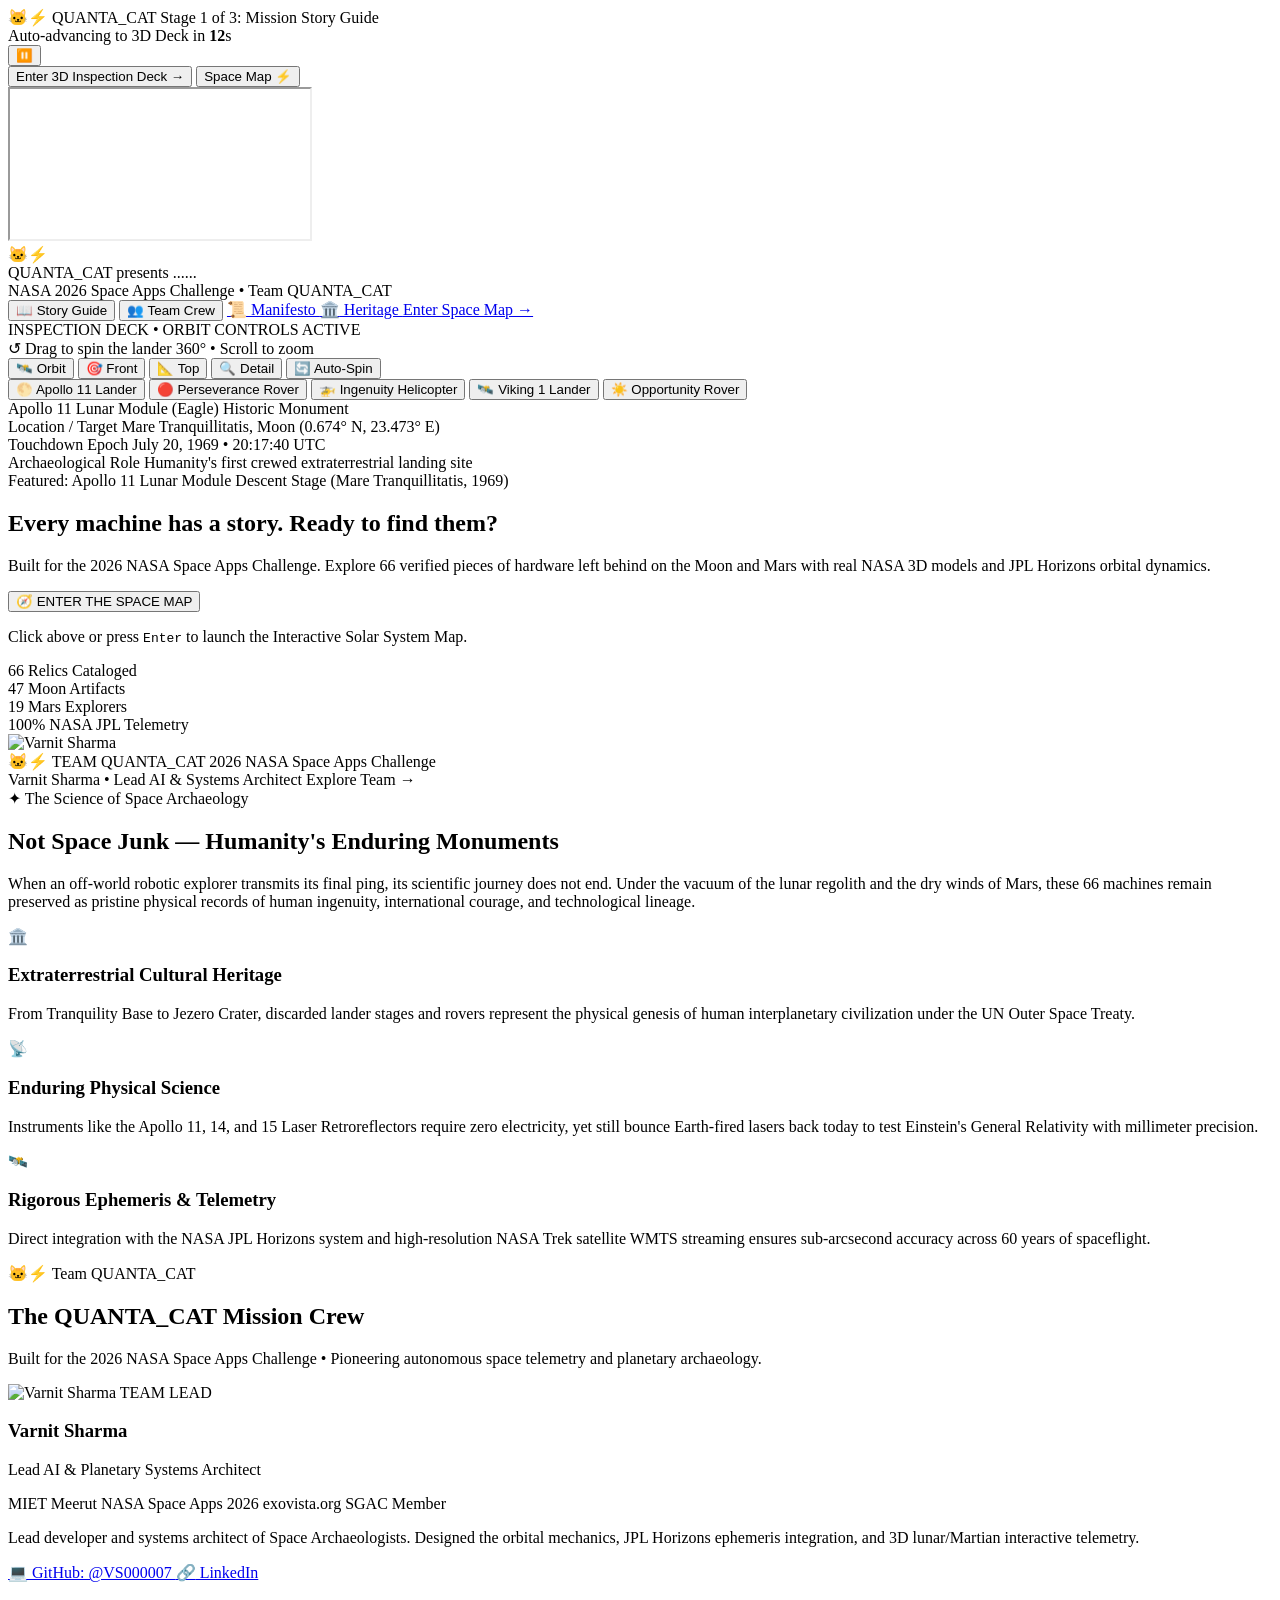
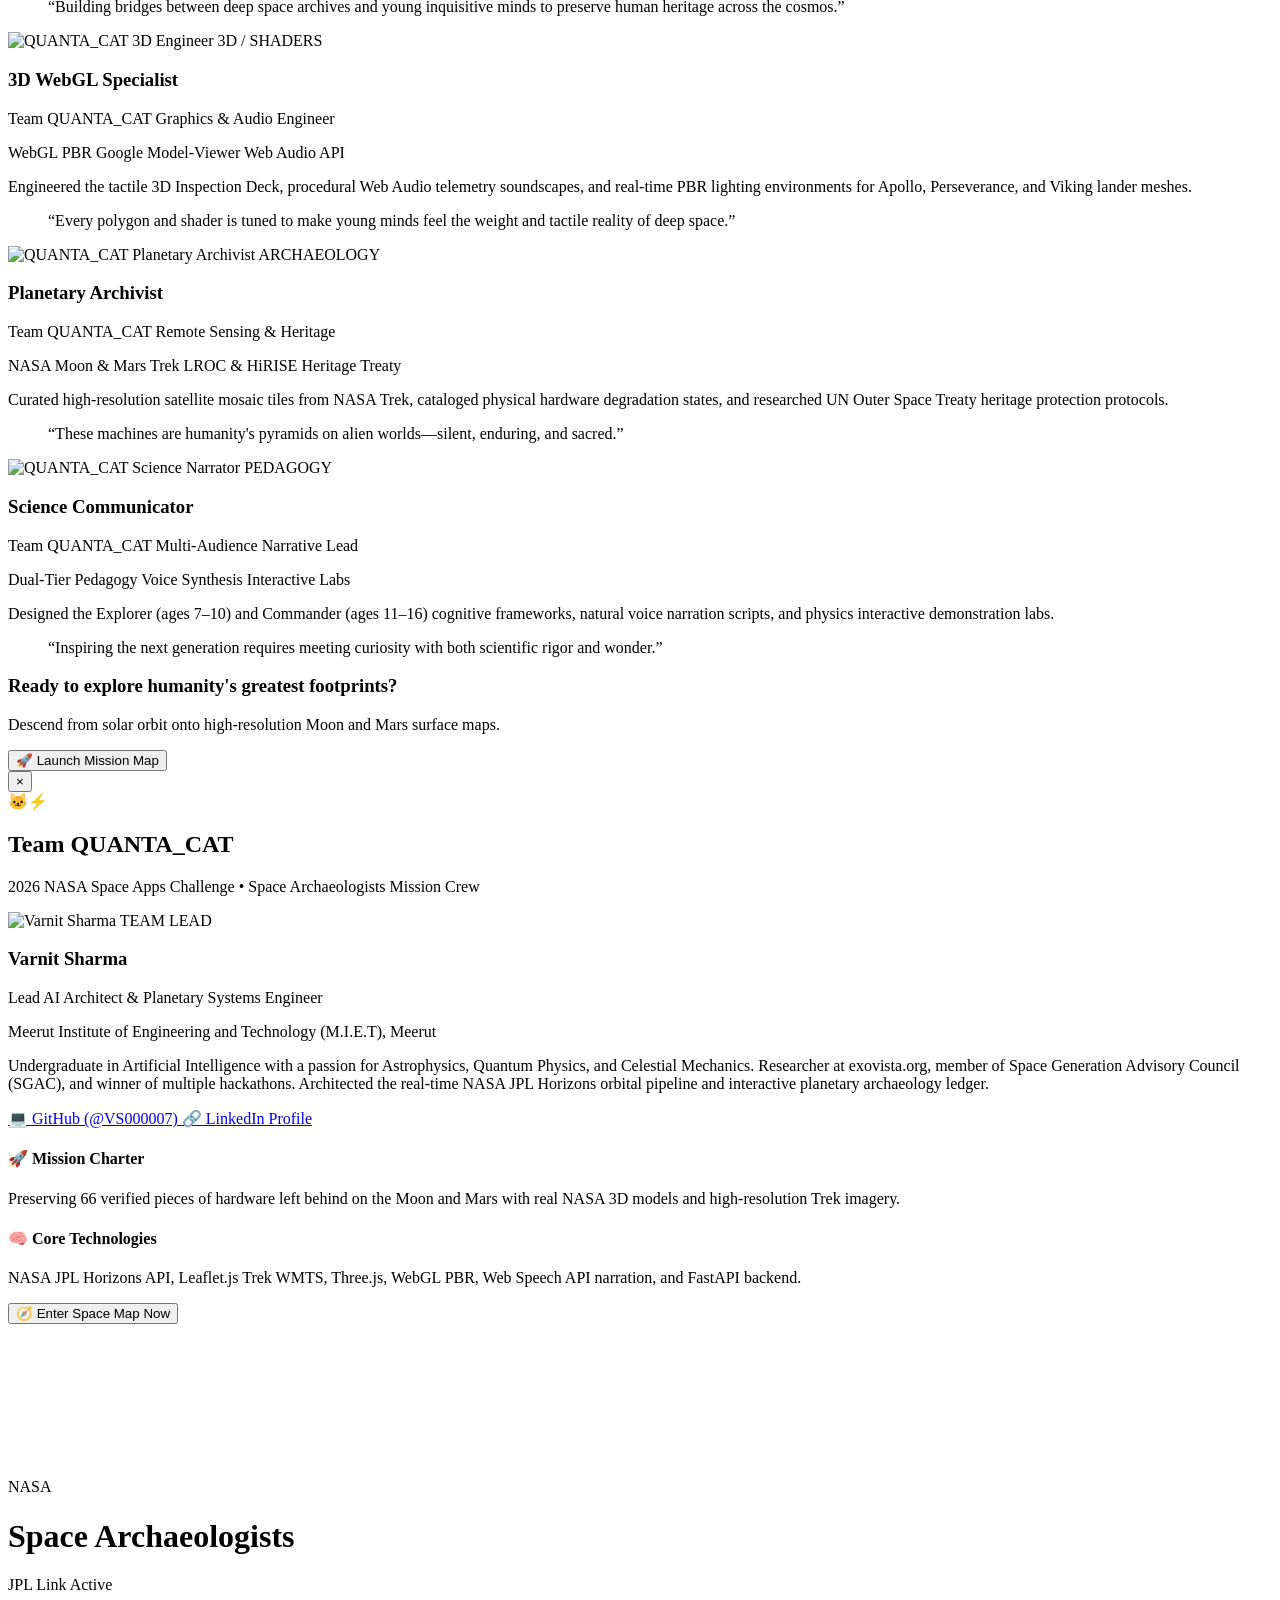
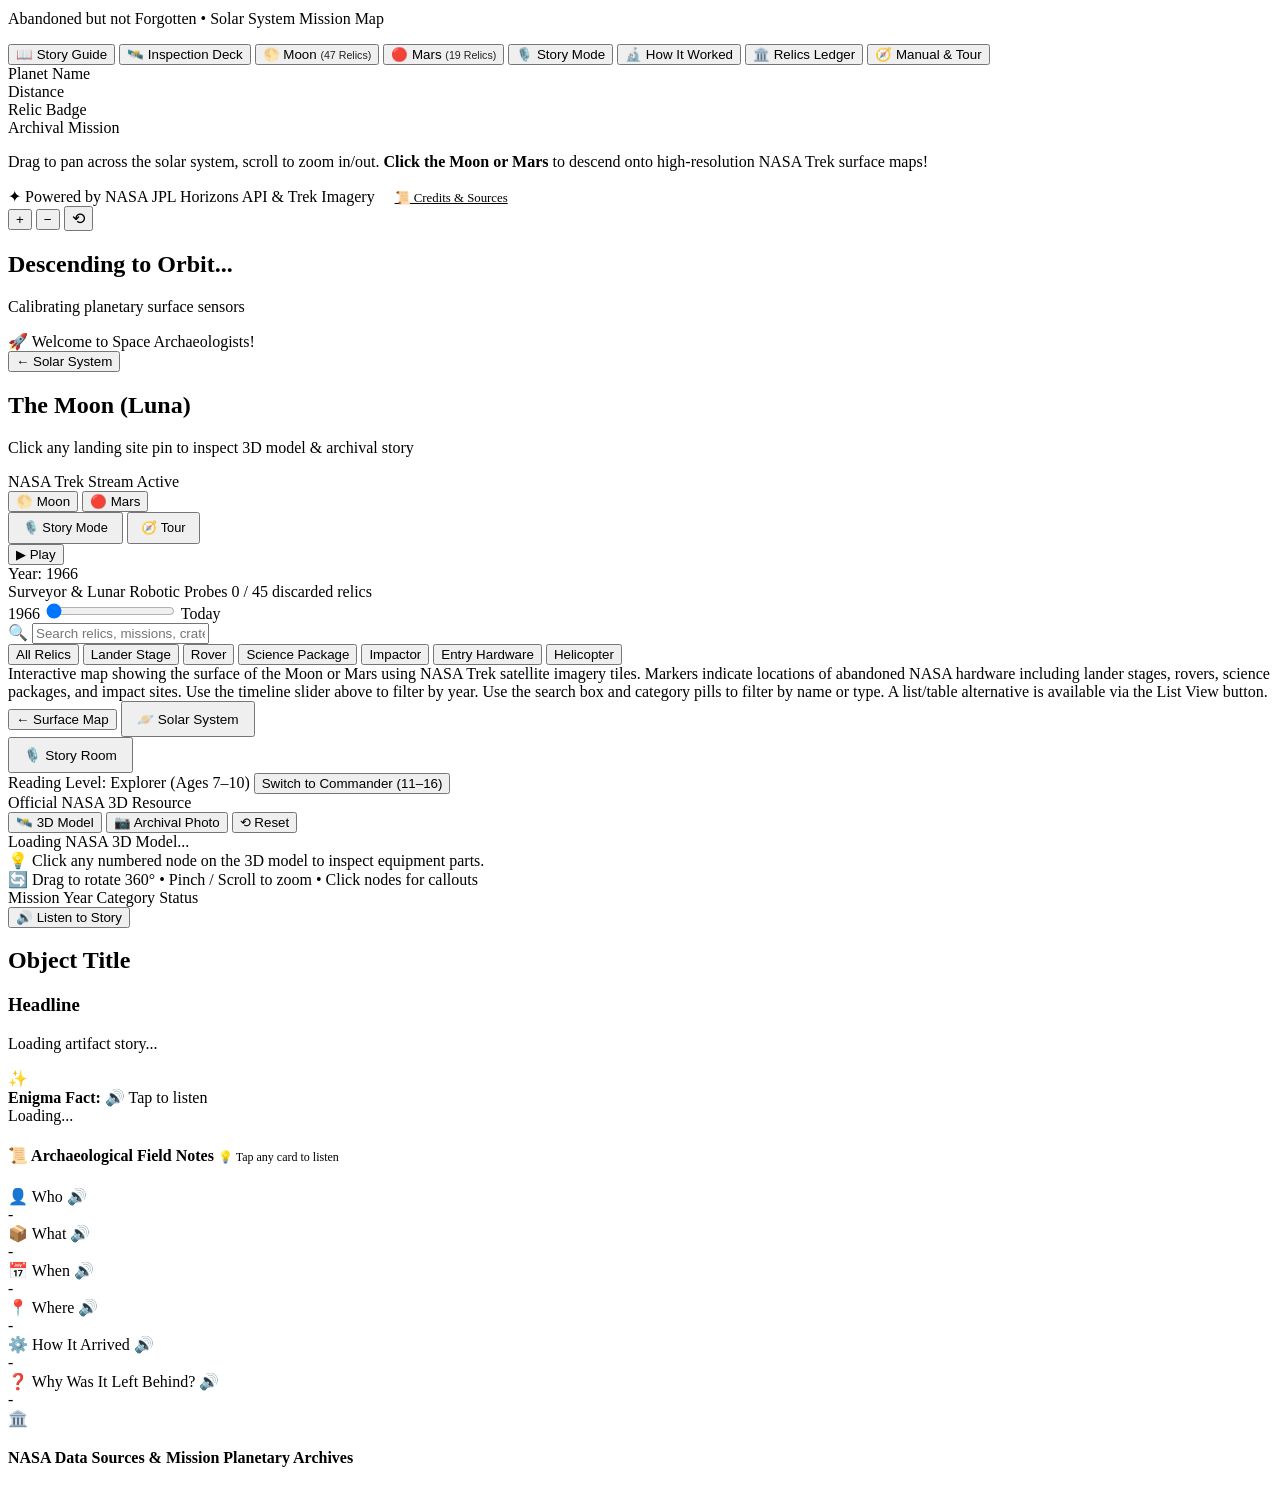
==== static/index.html @ 06b7f6d0 "feat: seamlessly chain Netlify storytelling guide into 3D Inspection Deck and Space Map" ====
<!DOCTYPE html>
<html lang="en">
<head>
  <meta charset="UTF-8">
  <meta name="viewport" content="width=device-width, initial-scale=1.0">
  <title>Space Archaeologists | NASA Hackathon</title>
  <meta name="description" content="Discover abandoned equipment on the Moon and Mars with real NASA 3D models and JPL Horizons data.">
  <meta name="theme-color" content="#030712">

  <!-- Google Fonts -->
  <link rel="preconnect" href="https://fonts.googleapis.com">
  <link rel="preconnect" href="https://fonts.gstatic.com" crossorigin>
  <link href="https://fonts.googleapis.com/css2?family=Outfit:wght@400;500;600;700&family=Space+Grotesk:wght@500;700;800&display=swap" rel="stylesheet">

  <!-- Leaflet Map CSS -->
  <link rel="stylesheet" href="https://unpkg.com/leaflet@1.9.4/dist/leaflet.css" integrity="sha256-p4NxAoJBhIIN+hmNHrzRCf9tD/miZyoHS5obTRR9BMY=" crossorigin=""/>

  <!-- Google Model Viewer Web Component (Local bundle for offline speed) -->
  <script type="module" src="/js/model-viewer.min.js"></script>

  <!-- Leaflet MarkerCluster CSS -->
  <link rel="stylesheet" href="https://unpkg.com/leaflet.markercluster@1.5.3/dist/MarkerCluster.css">
  <link rel="stylesheet" href="https://unpkg.com/leaflet.markercluster@1.5.3/dist/MarkerCluster.Default.css">

  <!-- Main Styling -->
  <link rel="stylesheet" href="/css/style.css?v=quanta2026_4">
</head>
<body>

  <!-- ================= STAGE 1: NETLIFY MISSION STORYTELLING GUIDE ================= -->
  <section id="netlify-guide-stage" class="netlify-guide-stage active" aria-label="QUANTA_CAT Mission Storytelling Guide">
    <!-- Top Floating HUD Bar for Storytelling Guide -->
    <header class="guide-hud-bar">
      <div class="guide-brand-tag">
        <span class="guide-cat-badge">🐱⚡ QUANTA_CAT</span>
        <span class="guide-stage-tag">Stage 1 of 3: Mission Story Guide</span>
      </div>

      <div class="guide-auto-advance-wrap" id="guide-auto-advance-wrap" title="Auto-advances to 3D Inspection Deck. Click pause/play anytime.">
        <div class="guide-timer-indicator">
          <span class="guide-pulse-orb"></span>
          <span id="guide-timer-label">Auto-advancing to 3D Deck in <strong id="guide-countdown-seconds">12</strong>s</span>
        </div>
        <div class="guide-progress-track">
          <div id="guide-progress-bar" class="guide-progress-bar"></div>
        </div>
        <button id="btn-guide-toggle-timer" class="guide-timer-control" title="Pause / Resume auto-advance countdown">
          <span id="guide-timer-icon">⏸️</span>
        </button>
      </div>

      <div class="guide-hud-actions">
        <button id="btn-proceed-to-deck" class="btn-guide-proceed" title="Advance to Stage 2: 3D Inspection Deck">
          <span>Enter 3D Inspection Deck &rarr;</span>
        </button>
        <button id="btn-skip-to-map-direct" class="btn-guide-skip" title="Directly launch Stage 3: Interactive Space Map">
          <span>Space Map ⚡</span>
        </button>
      </div>
    </header>

    <!-- Embedded Netlify Storytelling Application -->
    <div class="guide-iframe-container">
      <iframe
        id="netlify-story-iframe"
        src="https://storytelling-app-a344bb.netlify.app/"
        title="QUANTA_CAT Space Archaeologists Storytelling Guide"
        allow="autoplay; encrypted-media; fullscreen"
        loading="eager"
      ></iframe>
    </div>
  </section>

  <!-- ================= VIEW 0: 3D INSPECTION DECK LANDING PAGE ================= -->
  <section id="landing-screen" class="landing-screen" aria-label="Space Archaeologists Inspection Deck Landing Page">
    <!-- Starfield & Cosmic Grid Backdrop -->
    <div class="landing-cosmic-bg">
      <div class="landing-grid-overlay"></div>
      <div class="landing-nebula-glow"></div>
      <div class="landing-stars"></div>
    </div>

    <!-- QUANTA_CAT Animated Corner Presentation Badge -->
    <div id="landing-quanta-banner" class="landing-quanta-banner" title="Click to view Team QUANTA_CAT Dossier">
      <span class="quanta-cat-glyph">🐱⚡</span>
      <div class="quanta-text-stack">
        <span class="quanta-brand">QUANTA_CAT</span>
        <span class="quanta-presents">presents ......</span>
      </div>
      <span class="quanta-pulse-dot"></span>
    </div>

    <!-- Top Floating Meta Header -->
    <header class="landing-top-bar">
      <div class="landing-brand-tag">
        <span class="nasa-meatball-mini">NASA</span>
        <span class="challenge-title">2026 Space Apps Challenge</span>
        <span class="brand-divider">•</span>
        <span class="brand-team-pill" id="header-team-pill" title="Click to view Team QUANTA_CAT details">
          <span class="team-dot-indicator"></span>
          Team QUANTA_CAT
        </span>
      </div>
      <div class="landing-top-actions">
        <button id="btn-top-story-guide" class="landing-nav-link" title="Revisit Stage 1: QUANTA_CAT Mission Story Guide">
          <span>📖</span> Story Guide
        </button>
        <button id="btn-top-team-modal" class="landing-nav-link" title="Open Team QUANTA_CAT Dossier">
          <span>👥</span> Team Crew
        </button>
        <a href="#landing-manifesto" class="landing-nav-link" id="btn-scroll-manifesto">
          <span>📜</span> Manifesto
        </a>
        <a href="#landing-team-section" class="landing-nav-link" id="btn-scroll-crew">
          <span>🏛️</span> Heritage
        </a>
        <a href="#map" id="landing-skip-link" class="landing-ghost-btn" title="Skip directly to the Interactive Solar System Map">
          Enter Space Map &rarr;
        </a>
      </div>
    </header>

    <!-- Main Hero Container -->
    <div class="landing-content-container">
      
      <!-- 3D Model Stage Area -->
      <div class="landing-model-stage">
        <!-- Status Pill Badge -->
        <div class="landing-status-badge">
          <span class="landing-pulse-dot"></span>
          <span>INSPECTION DECK &bull; ORBIT CONTROLS ACTIVE</span>
        </div>

        <!-- Interactive 3D Model Viewer -->
        <div class="landing-model-viewport">
          <model-viewer
            id="landing-model-viewer"
            src="/models/apollo_lunar_module.glb"
            alt="Apollo 11 Lunar Module Descent Stage"
            camera-controls
            touch-action="pan-y"
            auto-rotate
            auto-rotate-delay="400"
            rotation-per-second="14deg"
            shadow-intensity="1.8"
            shadow-softness="0.5"
            exposure="1.2"
            environment-image="neutral"
            bounds="tight"
            interaction-prompt="none"
            ar>
          </model-viewer>

          <!-- Floating Orbit Hint -->
          <div class="landing-drag-hint">
            <span>&olarr; Drag to spin the lander 360&deg; &bull; Scroll to zoom</span>
          </div>

          <!-- Quick Interactive Camera Toolbar -->
          <div class="landing-camera-toolbar" role="toolbar" aria-label="3D Camera Controls">
            <button class="cam-preset-btn active" data-orbit="0deg 75deg 105%" title="Default 3/4 Orbit">
              <span>🛰️</span> Orbit
            </button>
            <button class="cam-preset-btn" data-orbit="0deg 90deg 90%" title="Front Engineering View">
              <span>🎯</span> Front
            </button>
            <button class="cam-preset-btn" data-orbit="0deg 15deg 100%" title="Top Down Deck View">
              <span>📐</span> Top
            </button>
            <button class="cam-preset-btn" data-orbit="90deg 85deg 80%" title="Close-Up Macro View">
              <span>🔍</span> Detail
            </button>
            <button id="btn-landing-autorotate" class="cam-preset-btn active" title="Toggle Auto-Rotation">
              <span>🔄</span> Auto-Spin
            </button>
          </div>
        </div>

        <!-- 3D Relic Selector Pills -->
        <div class="landing-model-selector" role="group" aria-label="Select 3D Relic to Inspect">
          <button class="model-select-pill active" data-model="/models/apollo_lunar_module.glb" data-relic="apollo11" data-name="Apollo 11 Lunar Module (Moon &bull; 1969)">
            <span>🌕</span> Apollo 11 Lander
          </button>
          <button class="model-select-pill" data-model="/models/perseverance_rover.glb" data-relic="perseverance" data-name="Perseverance Rover (Mars &bull; 2021)">
            <span>🔴</span> Perseverance Rover
          </button>
          <button class="model-select-pill" data-model="/models/ingenuity_helicopter.glb" data-relic="ingenuity" data-name="Ingenuity Helicopter (Mars &bull; 2021)">
            <span>🚁</span> Ingenuity Helicopter
          </button>
          <button class="model-select-pill" data-model="/models/viking_lander.glb" data-relic="viking" data-name="Viking 1 Lander (Mars &bull; 1976)">
            <span>🛰️</span> Viking 1 Lander
          </button>
          <button class="model-select-pill" data-model="/models/opportunity_rover.glb" data-relic="opportunity" data-name="Opportunity Rover (Mars &bull; 2004)">
            <span>☀️</span> Opportunity Rover
          </button>
        </div>

        <!-- Dynamic Live Relic Telemetry Card -->
        <div id="landing-telemetry-card" class="landing-telemetry-card">
          <div class="telemetry-card-header">
            <span class="telemetry-live-dot"></span>
            <span id="telemetry-relic-title" class="telemetry-relic-title">Apollo 11 Lunar Module (Eagle)</span>
            <span id="telemetry-relic-status" class="telemetry-relic-pill">Historic Monument</span>
          </div>
          <div class="telemetry-grid">
            <div class="telemetry-col">
              <span class="tel-lbl">Location / Target</span>
              <span id="tel-location" class="tel-val">Mare Tranquillitatis, Moon (0.674° N, 23.473° E)</span>
            </div>
            <div class="telemetry-col">
              <span class="tel-lbl">Touchdown Epoch</span>
              <span id="tel-epoch" class="tel-val">July 20, 1969 &bull; 20:17:40 UTC</span>
            </div>
            <div class="telemetry-col">
              <span class="tel-lbl">Archaeological Role</span>
              <span id="tel-role" class="tel-val">Humanity's first crewed extraterrestrial landing site</span>
            </div>
          </div>
        </div>

        <div id="landing-active-model-name" class="landing-active-model-caption">
          Featured: Apollo 11 Lunar Module Descent Stage (Mare Tranquillitatis, 1969)
        </div>
      </div>

      <!-- Hero Copy & The Big Red Action Button -->
      <div class="landing-cta-section">
        <h1 class="landing-title">Every machine has a story. Ready to find them?</h1>
        <p class="landing-description">
          Built for the 2026 NASA Space Apps Challenge. Explore 66 verified pieces of hardware left behind on the Moon and Mars with real NASA 3D models and JPL Horizons orbital dynamics.
        </p>

        <!-- The Big Red 3D Button -->
        <button id="btn-enter-space-map" class="btn-enter-space-map" aria-label="Enter the Space Map">
          <span class="btn-red-icon">🧭</span>
          <span class="btn-red-text">ENTER THE SPACE MAP</span>
          <div class="btn-red-shine"></div>
        </button>

        <p class="landing-subtext">Click above or press <kbd>Enter</kbd> to launch the Interactive Solar System Map.</p>

        <!-- Key Platform Metrics Bar -->
        <div class="landing-stats-row">
          <div class="stat-badge">
            <span class="stat-num">66</span>
            <span class="stat-lbl">Relics Cataloged</span>
          </div>
          <div class="stat-badge">
            <span class="stat-num">47</span>
            <span class="stat-lbl">Moon Artifacts</span>
          </div>
          <div class="stat-badge">
            <span class="stat-num">19</span>
            <span class="stat-lbl">Mars Explorers</span>
          </div>
          <div class="stat-badge">
            <span class="stat-num">100%</span>
            <span class="stat-lbl">NASA JPL Telemetry</span>
          </div>
        </div>

        <!-- Prominent Team QUANTA_CAT Hero Bar -->
        <div class="landing-team-hero-card" id="landing-team-hero-card">
          <div class="team-hero-inner" onclick="window.landingPage?.openTeamModal()">
            <div class="team-hero-lead-avatar">
              <img src="/images/team/avatar_varnit.svg" alt="Varnit Sharma" />
              <span class="lead-online-badge"></span>
            </div>
            <div class="team-hero-info">
              <div class="team-hero-title-line">
                <span class="team-pill-tag">🐱⚡ TEAM QUANTA_CAT</span>
                <span class="team-event-tag">2026 NASA Space Apps Challenge</span>
              </div>
              <div class="team-hero-sub">
                <span class="team-member-name">Varnit Sharma</span>
                <span class="team-member-role">&bull; Lead AI & Systems Architect</span>
                <span class="team-view-link">Explore Team &rarr;</span>
              </div>
            </div>
          </div>
        </div>
      </div>

    </div>

    <!-- ================= LANDING SECTION 2: INTELLECTUAL MANIFESTO ================= -->
    <section id="landing-manifesto" class="landing-manifesto-section">
      <div class="manifesto-inner">
        <div class="section-tag-row">
          <span class="manifesto-tag">✦ The Science of Space Archaeology</span>
        </div>
        <h2 class="manifesto-title">Not Space Junk — Humanity's Enduring Monuments</h2>
        <p class="manifesto-lead">
          When an off-world robotic explorer transmits its final ping, its scientific journey does not end. 
          Under the vacuum of the lunar regolith and the dry winds of Mars, these 66 machines remain preserved as pristine physical records of human ingenuity, international courage, and technological lineage.
        </p>

        <div class="manifesto-pillars-grid">
          <div class="pillar-card">
            <div class="pillar-icon">🏛️</div>
            <h3>Extraterrestrial Cultural Heritage</h3>
            <p>From Tranquility Base to Jezero Crater, discarded lander stages and rovers represent the physical genesis of human interplanetary civilization under the UN Outer Space Treaty.</p>
          </div>
          <div class="pillar-card">
            <div class="pillar-icon">📡</div>
            <h3>Enduring Physical Science</h3>
            <p>Instruments like the Apollo 11, 14, and 15 Laser Retroreflectors require zero electricity, yet still bounce Earth-fired lasers back today to test Einstein's General Relativity with millimeter precision.</p>
          </div>
          <div class="pillar-card">
            <div class="pillar-icon">🛰️</div>
            <h3>Rigorous Ephemeris & Telemetry</h3>
            <p>Direct integration with the NASA JPL Horizons system and high-resolution NASA Trek satellite WMTS streaming ensures sub-arcsecond accuracy across 60 years of spaceflight.</p>
          </div>
        </div>
      </div>
    </section>

    <!-- ================= LANDING SECTION 3: THE QUANTA_CAT MISSION CREW ================= -->
    <section id="landing-team-section" class="landing-team-section" aria-label="QUANTA_CAT Team Members">
      <div class="team-inner-container">
        <div class="section-tag-row">
          <span class="manifesto-tag">🐱⚡ Team QUANTA_CAT</span>
        </div>
        <h2 class="team-section-title">The QUANTA_CAT Mission Crew</h2>
        <p class="team-section-subtitle">
          Built for the 2026 NASA Space Apps Challenge &bull; Pioneering autonomous space telemetry and planetary archaeology.
        </p>

        <div class="team-crew-grid">
          <!-- Member 1: Varnit Sharma -->
          <div class="crew-card card-cyan">
            <div class="crew-avatar-wrapper">
              <img src="/images/team/avatar_varnit.svg" alt="Varnit Sharma" class="crew-avatar" />
              <span class="crew-callsign">TEAM LEAD</span>
            </div>
            <div class="crew-info">
              <h3 class="crew-name">Varnit Sharma</h3>
              <p class="crew-role">Lead AI & Planetary Systems Architect</p>
              <div class="crew-tags">
                <span>MIET Meerut</span>
                <span>NASA Space Apps 2026</span>
                <span>exovista.org</span>
                <span>SGAC Member</span>
              </div>
              <p class="crew-bio">
                Lead developer and systems architect of Space Archaeologists. Designed the orbital mechanics, JPL Horizons ephemeris integration, and 3D lunar/Martian interactive telemetry.
              </p>
              <div class="crew-social-row">
                <a href="https://github.com/VS000007" target="_blank" rel="noopener" class="crew-link-btn" title="Varnit Sharma on GitHub">
                  <span>💻</span> GitHub: @VS000007
                </a>
                <a href="https://www.linkedin.com/in/varnit-sharma-671873376" target="_blank" rel="noopener" class="crew-link-btn" title="Varnit Sharma on LinkedIn">
                  <span>🔗</span> LinkedIn
                </a>
              </div>
              <blockquote class="crew-quote">
                &ldquo;Building bridges between deep space archives and young inquisitive minds to preserve human heritage across the cosmos.&rdquo;
              </blockquote>
            </div>
          </div>

          <!-- Member 2: Kaelen Voss -->
          <div class="crew-card card-purple">
            <div class="crew-avatar-wrapper">
              <img src="/images/team/avatar_kaelen.svg" alt="QUANTA_CAT 3D Engineer" class="crew-avatar" />
              <span class="crew-callsign">3D / SHADERS</span>
            </div>
            <div class="crew-info">
              <h3 class="crew-name">3D WebGL Specialist</h3>
              <p class="crew-role">Team QUANTA_CAT Graphics & Audio Engineer</p>
              <div class="crew-tags">
                <span>WebGL PBR</span>
                <span>Google Model-Viewer</span>
                <span>Web Audio API</span>
              </div>
              <p class="crew-bio">
                Engineered the tactile 3D Inspection Deck, procedural Web Audio telemetry soundscapes, and real-time PBR lighting environments for Apollo, Perseverance, and Viking lander meshes.
              </p>
              <blockquote class="crew-quote">
                &ldquo;Every polygon and shader is tuned to make young minds feel the weight and tactile reality of deep space.&rdquo;
              </blockquote>
            </div>
          </div>

          <!-- Member 3: Aria Chen -->
          <div class="crew-card card-gold">
            <div class="crew-avatar-wrapper">
              <img src="/images/team/avatar_aria.svg" alt="QUANTA_CAT Planetary Archivist" class="crew-avatar" />
              <span class="crew-callsign">ARCHAEOLOGY</span>
            </div>
            <div class="crew-info">
              <h3 class="crew-name">Planetary Archivist</h3>
              <p class="crew-role">Team QUANTA_CAT Remote Sensing & Heritage</p>
              <div class="crew-tags">
                <span>NASA Moon & Mars Trek</span>
                <span>LROC & HiRISE</span>
                <span>Heritage Treaty</span>
              </div>
              <p class="crew-bio">
                Curated high-resolution satellite mosaic tiles from NASA Trek, cataloged physical hardware degradation states, and researched UN Outer Space Treaty heritage protection protocols.
              </p>
              <blockquote class="crew-quote">
                &ldquo;These machines are humanity's pyramids on alien worlds—silent, enduring, and sacred.&rdquo;
              </blockquote>
            </div>
          </div>

          <!-- Member 4: Marcus Reyes -->
          <div class="crew-card card-emerald">
            <div class="crew-avatar-wrapper">
              <img src="/images/team/avatar_marcus.svg" alt="QUANTA_CAT Science Narrator" class="crew-avatar" />
              <span class="crew-callsign">PEDAGOGY</span>
            </div>
            <div class="crew-info">
              <h3 class="crew-name">Science Communicator</h3>
              <p class="crew-role">Team QUANTA_CAT Multi-Audience Narrative Lead</p>
              <div class="crew-tags">
                <span>Dual-Tier Pedagogy</span>
                <span>Voice Synthesis</span>
                <span>Interactive Labs</span>
              </div>
              <p class="crew-bio">
                Designed the Explorer (ages 7–10) and Commander (ages 11–16) cognitive frameworks, natural voice narration scripts, and physics interactive demonstration labs.
              </p>
              <blockquote class="crew-quote">
                &ldquo;Inspiring the next generation requires meeting curiosity with both scientific rigor and wonder.&rdquo;
              </blockquote>
            </div>
          </div>
        </div>

        <!-- Bottom Launch CTA Banner -->
        <div class="team-launch-card">
          <div class="team-launch-text">
            <h3>Ready to explore humanity's greatest footprints?</h3>
            <p>Descend from solar orbit onto high-resolution Moon and Mars surface maps.</p>
          </div>
          <button class="btn-enter-space-map btn-secondary-launch" onclick="window.landingPage?.close()" aria-label="Launch Space Map">
            <span>🚀</span> Launch Mission Map
          </button>
        </div>
      </div>
    </section>

    <!-- ================= FLOATING TEAM QUANTA_CAT MODAL ================= -->
    <div id="quanta-team-modal" class="quanta-team-modal" role="dialog" aria-modal="true" aria-labelledby="modal-team-title">
      <div class="quanta-modal-backdrop" onclick="window.landingPage?.closeTeamModal()"></div>
      <div class="quanta-modal-window">
        <button class="quanta-modal-close" onclick="window.landingPage?.closeTeamModal()" aria-label="Close Team Dossier">&times;</button>
        <div class="quanta-modal-header">
          <span class="quanta-cat-glyph">🐱⚡</span>
          <div>
            <h2 id="modal-team-title" class="quanta-modal-title">Team QUANTA_CAT</h2>
            <p class="quanta-modal-subtitle">2026 NASA Space Apps Challenge &bull; Space Archaeologists Mission Crew</p>
          </div>
        </div>
        
        <div class="quanta-modal-body">
          <!-- Featured Lead Profile: Varnit Sharma -->
          <div class="modal-lead-profile">
            <div class="modal-lead-avatar">
              <img src="/images/team/avatar_varnit.svg" alt="Varnit Sharma" />
              <span class="modal-lead-badge">TEAM LEAD</span>
            </div>
            <div class="modal-lead-details">
              <h3>Varnit Sharma</h3>
              <p class="modal-lead-role">Lead AI Architect & Planetary Systems Engineer</p>
              <p class="modal-lead-school">Meerut Institute of Engineering and Technology (M.I.E.T), Meerut</p>
              <p class="modal-lead-summary">
                Undergraduate in Artificial Intelligence with a passion for Astrophysics, Quantum Physics, and Celestial Mechanics. Researcher at exovista.org, member of Space Generation Advisory Council (SGAC), and winner of multiple hackathons. Architected the real-time NASA JPL Horizons orbital pipeline and interactive planetary archaeology ledger.
              </p>
              <div class="modal-lead-links">
                <a href="https://github.com/VS000007" target="_blank" rel="noopener" class="modal-pill-link">
                  <span>💻</span> GitHub (@VS000007)
                </a>
                <a href="https://www.linkedin.com/in/varnit-sharma-671873376" target="_blank" rel="noopener" class="modal-pill-link">
                  <span>🔗</span> LinkedIn Profile
                </a>
              </div>
            </div>
          </div>

          <!-- Team Pillars -->
          <div class="modal-team-pillars">
            <div class="modal-pillar-box">
              <h4>🚀 Mission Charter</h4>
              <p>Preserving 66 verified pieces of hardware left behind on the Moon and Mars with real NASA 3D models and high-resolution Trek imagery.</p>
            </div>
            <div class="modal-pillar-box">
              <h4>🧠 Core Technologies</h4>
              <p>NASA JPL Horizons API, Leaflet.js Trek WMTS, Three.js, WebGL PBR, Web Speech API narration, and FastAPI backend.</p>
            </div>
          </div>
        </div>

        <div class="quanta-modal-footer">
          <button class="btn-enter-space-map" onclick="window.landingPage?.closeTeamModal(); window.landingPage?.close();">
            <span>🧭</span> Enter Space Map Now
          </button>
        </div>
      </div>
    </div>

  </section>

  <!-- ================= VIEW 1: SOLAR SYSTEM NAVIGATOR ================= -->
  <canvas id="space-canvas"></canvas>
  <div class="ambient-glow"></div>

  <!-- Top Navigation HUD -->
  <header class="hud-header">
    <div class="hud-brand">
      <div class="nasa-meatball">NASA</div>
      <div class="brand-text">
        <div class="brand-title-row">
          <h1>Space Archaeologists</h1>
          <span id="telemetry-badge" class="telemetry-badge"><span class="telemetry-dot"></span> JPL Link Active</span>
        </div>
        <p>Abandoned but not Forgotten • Solar System Mission Map</p>
      </div>
    </div>

    <div class="hud-actions">
      <button id="btn-open-story-guide" class="btn-glass btn-story-guide-glow" onclick="window.landingPage && window.landingPage.openStoryGuide()" title="Revisit Stage 1: QUANTA_CAT Mission Story Guide">
        <span>📖</span> Story Guide
      </button>
      <button id="btn-open-landing" class="btn-glass btn-deck-glow" onclick="window.openLandingPage()" title="Return to Stage 2: 3D Inspection Deck">
        <span>🛰️</span> Inspection Deck
      </button>
      <button id="btn-explore-moon" class="btn-glass btn-moon" title="Jump to the Moon">
        <span>🌕</span> Moon <span id="header-moon-count" style="opacity:0.85; font-size:0.8em;">(47 Relics)</span>
      </button>
      <button id="btn-explore-mars" class="btn-glass btn-mars" title="Jump to Mars">
        <span>🔴</span> Mars <span id="header-mars-count" style="opacity:0.85; font-size:0.8em;">(19 Relics)</span>
      </button>
      <button id="btn-open-story-room" class="btn-glass btn-story-room-glow" onclick="window.openStoryMode()" title="Enter Interactive Voice Storytelling Room">
        <span>🎙️</span> Story Mode
      </button>
      <button id="btn-open-interactive-lab" class="btn-glass" onclick="window.openInteractiveLab()" title="Open 'How It Worked' Physics Lab">
        <span>🔬</span> How It Worked
      </button>
      <button id="btn-open-forgotten-explorers" class="btn-glass" onclick="window.openForgottenExplorers()" title="View Forgotten Explorers vs Still Working Ledger">
        <span>🏛️</span> Relics Ledger
      </button>
      <button id="btn-open-mission-manual" class="btn-glass btn-manual-glow" onclick="window.openMissionManual()" title="Open Mission Manual & 3-Minute Guided Tour">
        <span>🧭</span> Manual & Tour
      </button>
    </div>
  </header>

  <!-- Interactive Planet Tooltip -->
  <div id="planet-tooltip" class="planet-tooltip">
    <div class="tooltip-title">Planet Name</div>
    <div class="tooltip-subtitle">Distance</div>
    <span class="tooltip-badge">Relic Badge</span>
  </div>

  <!-- Bottom Mission Banner -->
  <aside class="bottom-banner">
    <span class="banner-tag">Archival Mission</span>
    <p id="hud-banner-text">
      Drag to pan across the solar system, scroll to zoom in/out. <strong>Click the Moon or Mars</strong> to descend onto high-resolution NASA Trek surface maps!
    </p>
    <div class="cta-hint">
      <span>✦ Powered by NASA JPL Horizons API & Trek Imagery</span>
      <a href="/credits.html" style="color:var(--accent-gold); margin-left:16px; font-size:0.8rem; text-decoration:underline;">📜 Credits & Sources</a>
    </div>
  </aside>

  <!-- Floating Navigation Controls -->
  <div class="floating-controls">
    <button id="btn-zoom-in" class="control-btn" title="Zoom In">+</button>
    <button id="btn-zoom-out" class="control-btn" title="Zoom Out">−</button>
    <button id="btn-zoom-reset" class="control-btn" title="Reset View" style="font-size:1rem;">⟲</button>
  </div>

  <!-- Warp Transition Overlay -->
  <div id="warp-overlay" class="warp-overlay">
    <div class="warp-telemetry-ring"></div>
    <h2 id="warp-heading">Descending to Orbit...</h2>
    <p id="warp-subheading">Calibrating planetary surface sensors</p>
  </div>

  <!-- Friendly Toast Notification System -->
  <div id="space-toast" class="space-toast" role="status" aria-live="polite">
    <span class="toast-icon">🚀</span>
    <span id="toast-message" class="toast-message">Welcome to Space Archaeologists!</span>
  </div>

  <!-- ================= VIEW 2: LEAFLET SURFACE MAP ================= -->
  <section id="surface-screen">
    <!-- Surface HUD Header -->
    <div class="surface-hud">
      <div class="surface-hud-left">
        <button id="btn-back-to-solar" class="btn-back" title="Return to Solar System">
          <span>←</span> Solar System
        </button>
        <div class="surface-info">
          <h2 id="surface-body-title">The Moon (Luna)</h2>
          <p id="surface-body-subtitle">Click any landing site pin to inspect 3D model & archival story</p>
        </div>
      </div>

      <div class="surface-hud-right">
        <!-- Tile Streaming Status Indicator -->
        <div id="surface-tile-status" class="tile-status-pill">
          <span class="tile-pulse-dot"></span>
          <span id="tile-status-label">NASA Trek Stream Active</span>
        </div>

        <div class="surface-switch-toggle">
          <button id="btn-switch-moon" class="active">🌕 Moon</button>
          <button id="btn-switch-mars">🔴 Mars</button>
        </div>

        <button class="btn-glass btn-story-room-glow" onclick="window.openStoryMode()" title="Open Voice Storytelling Room" style="font-size:0.8rem; padding:0.4rem 0.8rem;">
          <span>🎙️</span> Story Mode
        </button>
        <button class="btn-glass btn-manual-glow" onclick="window.openMissionManual()" title="Manual & Guided Tour" style="font-size:0.8rem; padding:0.4rem 0.8rem;">
          <span>🧭</span> Tour
        </button>
      </div>
    </div>

    <!-- Chronological Timeline Control (1966 to 2026) -->
    <div class="surface-timeline-bar">
      <div class="timeline-meta-row">
        <button id="btn-timeline-play" class="btn-timeline-play" title="Play mission chronology animation">
          <span class="play-icon">▶</span> <span class="play-text">Play</span>
        </button>

        <div class="timeline-year-indicator">
          <span class="year-label">Year:</span>
          <span id="timeline-year-val" class="year-val">1966</span>
        </div>

        <span id="timeline-era-text" class="timeline-era-pill">Surveyor & Lunar Robotic Probes</span>

        <span id="surface-relic-count" class="surface-counter-pill">0 / 45 discarded relics</span>
      </div>

      <div class="timeline-slider-track">
        <span class="year-edge">1966</span>
        <input type="range" id="timeline-slider" min="1966" max="2026" value="1966" step="1" aria-label="Mission Year Slider">
        <span class="year-edge">Today</span>
      </div>

      <!-- Dynamically generated body-only milestones -->
      <div class="timeline-milestones" id="timeline-milestones"></div>

      <!-- Search & Category Filters -->
      <div class="surface-filter-row">
        <div class="search-box-wrapper">
          <span class="search-icon">🔍</span>
          <input type="text" id="surface-search" placeholder="Search relics, missions, craters (e.g. Apollo, Rover, Surveyor)..." aria-label="Search relics">
          <button id="btn-clear-search" class="btn-clear-search" style="display:none;" title="Clear search">✕</button>
        </div>
        <div class="category-pills" id="category-pills">
          <button class="cat-pill active" data-category="all">All Relics</button>
          <button class="cat-pill" data-category="lander stage">Lander Stage</button>
          <button class="cat-pill" data-category="rover">Rover</button>
          <button class="cat-pill" data-category="science package">Science Package</button>
          <button class="cat-pill" data-category="impactor">Impactor</button>
          <button class="cat-pill" data-category="entry hardware">Entry Hardware</button>
          <button class="cat-pill" data-category="helicopter">Helicopter</button>
        </div>
      </div>
    </div>

    <!-- Leaflet Map Container -->
    <div id="map-description" class="sr-only">
      Interactive map showing the surface of the Moon or Mars using NASA Trek satellite imagery tiles.
      Markers indicate locations of abandoned NASA hardware including lander stages, rovers, science packages, and impact sites.
      Use the timeline slider above to filter by year. Use the search box and category pills to filter by name or type.
      A list/table alternative is available via the List View button.
    </div>
    <div id="leaflet-map" role="application" aria-describedby="map-description" aria-label="Surface map of abandoned NASA hardware"></div>
  </section>

  <!-- ================= VIEW 3: OBJECT PAGE & 3D VIEWER ================= -->
  <section id="object-screen">
    <!-- Object Screen Top HUD -->
    <div class="object-hud">
      <div class="object-hud-left">
        <button id="btn-back-to-map" class="btn-back" title="Return to Surface Map">
          <span>←</span> Surface Map
        </button>
        <button id="btn-obj-to-solar" class="btn-glass" title="Return to Solar System" style="font-size:0.85rem; padding:0.5rem 0.9rem;">
          <span>🪐</span> Solar System
        </button>
      </div>

      <div class="object-hud-right">
        <button id="btn-obj-launch-story-mode" class="btn-glass btn-story-room-glow" onclick="if(window.objectViewer?.currentObject) window.launchStoryForObject(window.objectViewer.currentObject.id)" title="Enter Voice Storytelling Room" style="font-size:0.85rem; padding:0.5rem 0.9rem;">
          <span>🎙️</span> Story Room
        </button>
        <div class="reading-level-box">
          <span id="reading-level-label">Reading Level: Explorer (Ages 7–10)</span>
          <button id="btn-reading-toggle" class="toggle-switch-btn" title="Switch reading level">
            Switch to Commander (11–16)
          </button>
        </div>
      </div>
    </div>

    <!-- Main Layout: Centered Top 3D Stage + Bottom Story Card -->
    <div class="object-main-layout">
      <!-- Centered Top: 3D Model Stage / Archival Photo Hero -->
      <div class="object-3d-stage">
        <!-- Stage Top Control Bar (Source Badge + View Mode Toggles) -->
        <div class="stage-control-panel">
          <div id="model-source-badge" class="model-source-badge">Official NASA 3D Resource</div>
          <div class="stage-view-toggles" id="stage-view-toggles">
            <button id="btn-toggle-3d" class="stage-toggle-btn active" title="View interactive 3D model">
              <span>🛰️</span> 3D Model
            </button>
            <button id="btn-toggle-photo" class="stage-toggle-btn" title="View official high-res archival photography">
              <span>📷</span> Archival Photo
            </button>
            <button id="btn-reset-camera" class="stage-toggle-btn" title="Reset camera angle & zoom">
              <span>⟲</span> Reset
            </button>
          </div>
        </div>
        
        <!-- Loading Indicator for Model -->
        <div id="model-loader" class="model-loading-indicator">
          <div class="loading-spinner"></div>
          <span>Loading NASA 3D Model...</span>
        </div>

        <!-- Active Hotspot Callout Box -->
        <div id="hotspot-active-info">
          <span class="hotspot-prompt">💡 Click any numbered node on the 3D model to inspect equipment parts.</span>
        </div>

        <!-- Google Model Viewer with realistic PBR studio lighting & tight bounds -->
        <model-viewer
          id="nasa-model-viewer"
          src=""
          alt="NASA 3D Space Relic"
          camera-controls
          touch-action="pan-y"
          auto-rotate
          auto-rotate-delay="1000"
          rotation-per-second="14deg"
          shadow-intensity="1.6"
          shadow-softness="0.5"
          exposure="1.15"
          environment-image="neutral"
          bounds="tight"
          interaction-prompt="auto"
          ar>
        </model-viewer>

        <!-- Clean Archival Photo Hero Stage when model_file is null -->
        <div id="photo-fallback-hero" class="photo-fallback-hero" style="display:none;">
          <div class="photo-fallback-inner">
            <img id="photo-fallback-img" src="" alt="Archival NASA Photographic Record">
            <div class="photo-fallback-caption">
              <span class="photo-badge">📷 Official NASA Archival Photography</span>
              <p>No official 3D mesh model has been released by NASA for this artifact. Official high-resolution mission imagery displayed above.</p>
            </div>
          </div>
        </div>

        <div id="model-instructions-badge" class="model-instructions-badge">
          <span>🔄 Drag to rotate 360° • Pinch / Scroll to zoom • Click nodes for callouts</span>
        </div>
      </div>

      <!-- Historical Investigation Story Card -->
      <div id="story-card-scroll" class="object-story-panel">
        <!-- Unverified Telemetry Alert Badge (Shown only if verified === false) -->
        <div id="obj-unverified-badge" class="unverified-warning-box" style="display:none;">
          <div class="unverified-icon">⚠️</div>
          <div class="unverified-content">
            <h4>Telemetry Unconfirmed • Location Approximate (TODO: verify)</h4>
            <p>Landing or impact coordinates for this relic are unconfirmed in primary orbital telemetry or lost during atmospheric descent. Check NASA archives for ongoing reconnaissance.</p>
          </div>
        </div>

        <div class="story-header-row">
          <div class="story-meta-tags">
            <span id="obj-badge-mission" class="story-pill pill-cyan">Mission</span>
            <span id="obj-badge-year" class="story-pill pill-gold">Year</span>
            <span id="obj-badge-category" class="story-pill pill-purple">Category</span>
            <span id="obj-badge-status" class="story-pill pill-emerald">Status</span>
          </div>

          <!-- Voice Narration Button -->
          <button id="btn-narrate-story" class="btn-voice-narrator" title="Listen to story read aloud">
            <span class="voice-icon">🔊</span>
            <span class="voice-text">Listen to Story</span>
            <div class="voice-wave">
              <span></span><span></span><span></span><span></span>
            </div>
          </button>
        </div>

        <h2 id="obj-title" class="story-title">Object Title</h2>
        <h3 id="obj-headline" class="story-headline">Headline</h3>

        <!-- Kid Story Narrative -->
        <div class="kid-narrative-box">
          <div id="obj-story-text">
            <p class="story-lead">Loading artifact story...</p>
          </div>
        </div>

        <!-- Enigma Fact Highlight Box -->
        <div id="field-enigma" class="enigma-box" title="Click to hear this enigma fact!">
          <div class="enigma-icon">✨</div>
          <div class="enigma-content">
            <div class="enigma-header-line">
              <strong>Enigma Fact:</strong>
              <span class="tap-voice-hint">🔊 Tap to listen</span>
            </div>
            <span>Loading...</span>
          </div>
        </div>

        <!-- Space Archaeology 6-Field Matrix -->
        <h4 class="matrix-section-title">
          <span>📜 Archaeological Field Notes</span>
          <span style="font-size:0.75rem; font-weight:normal; color:var(--text-secondary); margin-left:auto;">💡 Tap any card to listen</span>
        </h4>
        <div class="archaeology-grid">
          <div id="matrix-who" class="matrix-card">
            <div class="matrix-label"><span>👤</span> Who <span class="card-voice-icon">🔊</span></div>
            <div id="field-who" class="matrix-value">-</div>
          </div>
          <div id="matrix-what" class="matrix-card">
            <div class="matrix-label"><span>📦</span> What <span class="card-voice-icon">🔊</span></div>
            <div id="field-what" class="matrix-value">-</div>
          </div>
          <div id="matrix-when" class="matrix-card">
            <div class="matrix-label"><span>📅</span> When <span class="card-voice-icon">🔊</span></div>
            <div id="field-when" class="matrix-value">-</div>
          </div>
          <div id="matrix-where" class="matrix-card">
            <div class="matrix-label"><span>📍</span> Where <span class="card-voice-icon">🔊</span></div>
            <div id="field-where" class="matrix-value">-</div>
          </div>
          <div id="matrix-how" class="matrix-card">
            <div class="matrix-label"><span>⚙️</span> How It Arrived <span class="card-voice-icon">🔊</span></div>
            <div id="field-how" class="matrix-value">-</div>
          </div>
          <div id="matrix-why-left" class="matrix-card full-width">
            <div class="matrix-label"><span>❓</span> Why Was It Left Behind? <span class="card-voice-icon">🔊</span></div>
            <div id="field-why-left" class="matrix-value">-</div>
          </div>
        </div>

        <!-- NASA Primary Sources Section -->
        <div class="sources-section-card">
          <div class="sources-header">
            <span class="sources-icon">🏛️</span>
            <h4>NASA Data Sources & Mission Planetary Archives</h4>
          </div>
          <div id="obj-sources-list" class="sources-list">
            <!-- Dynamically populated from source_names -->
          </div>
        </div>

        <!-- Archival Photograph -->
        <div class="archive-photo-card">
          <img id="obj-archive-photo" src="" alt="Archival Photograph" onerror="this.parentElement.style.display='none'">
          <div class="archive-photo-caption">Official NASA Photographic Record</div>
        </div>
      </div>
    </div>
  </section>

  <!-- Leaflet JS Library & MarkerCluster Plugin -->
  <script src="https://unpkg.com/leaflet@1.9.4/dist/leaflet.js" integrity="sha256-20nQCchB9co0qIjJZRGuk2/Z9VM+kNiyxNV1lvTlZBo=" crossorigin=""></script>
  <script src="https://unpkg.com/leaflet.markercluster@1.5.3/dist/leaflet.markercluster.js"></script>

  <!-- Application Modules -->
  <script src="/js/solar_system.js"></script>
  <script src="/js/surface_map.js"></script>
  <script src="/js/object_viewer.js"></script>
  <script src="/js/accessibility.js"></script>
  <script src="/js/media_panel.js"></script>
  <script src="/js/story_mode.js"></script>
  <script src="/js/interactive_lab.js"></script>
  <script src="/js/guided_tour.js"></script>
  <script src="/js/forgotten_explorers.js"></script>
  <script src="/js/landing_page.js?v=quanta2026_4"></script>

</body>
</html>
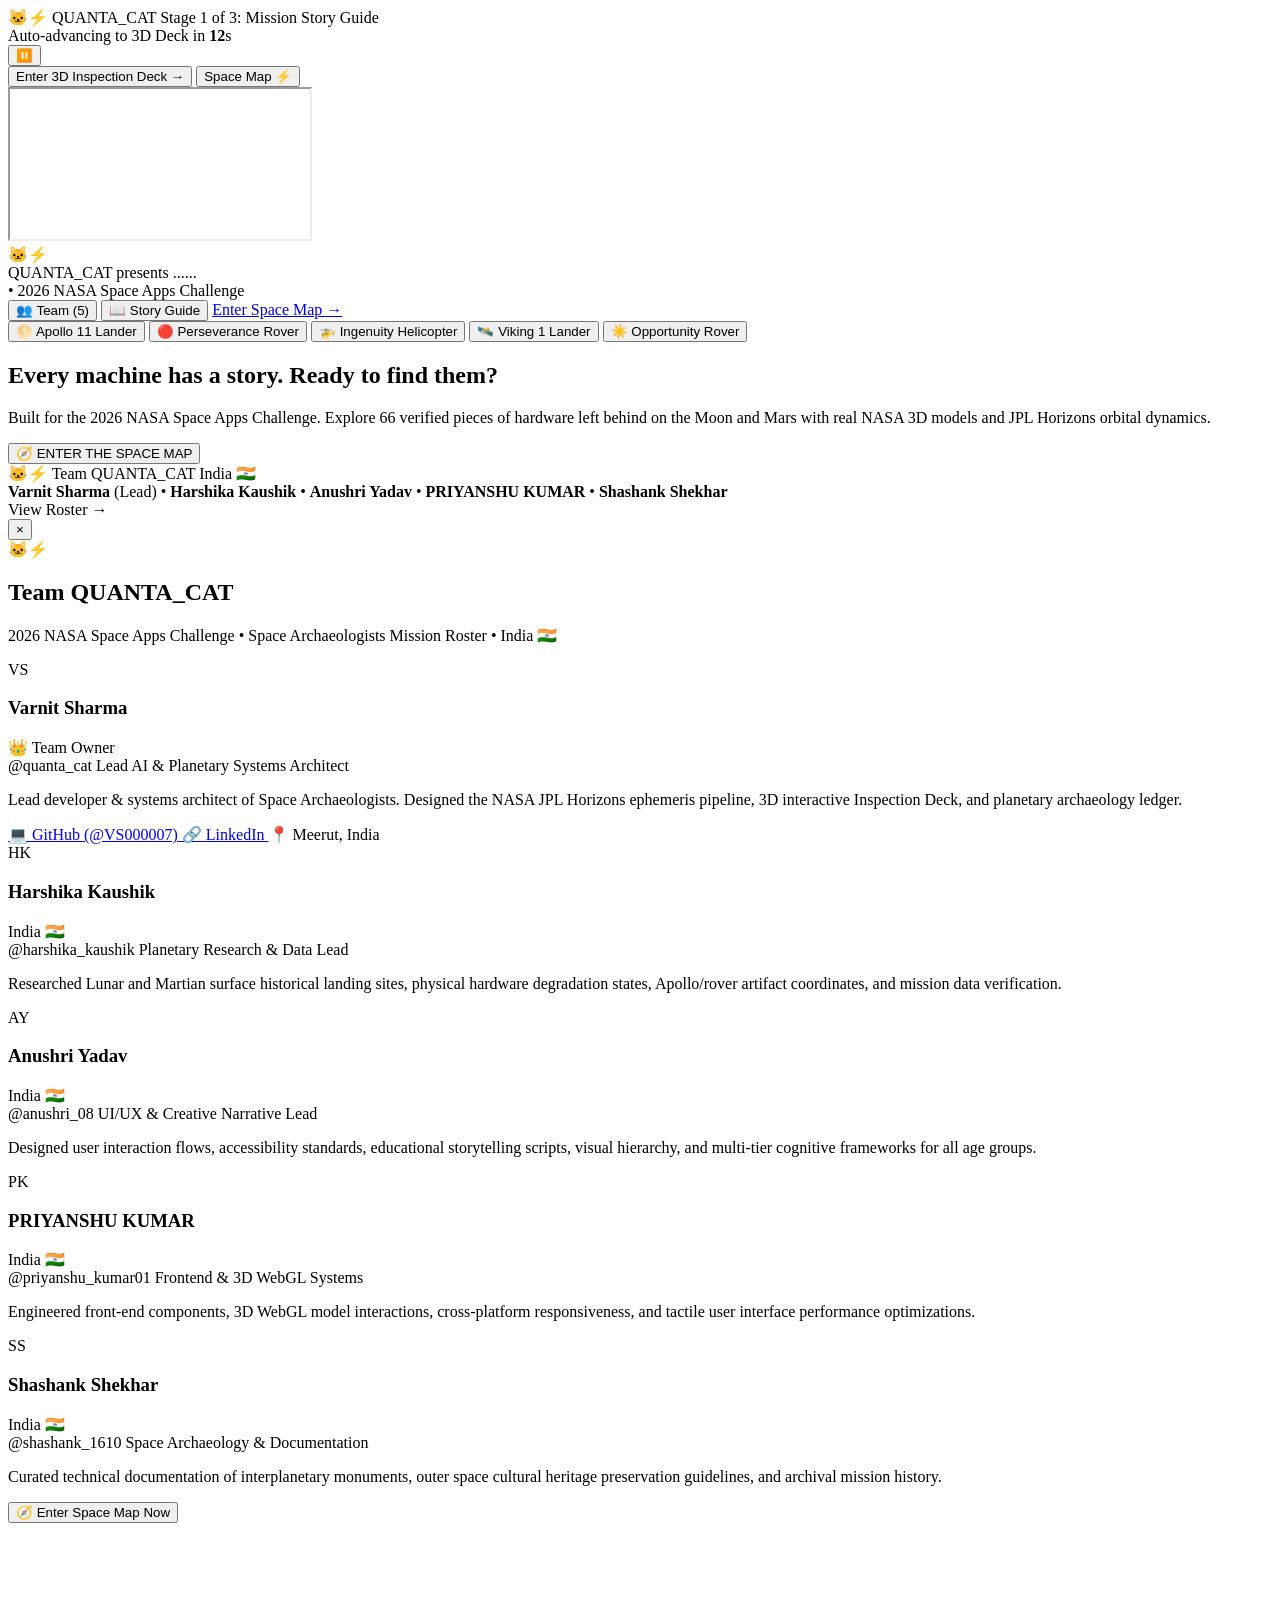
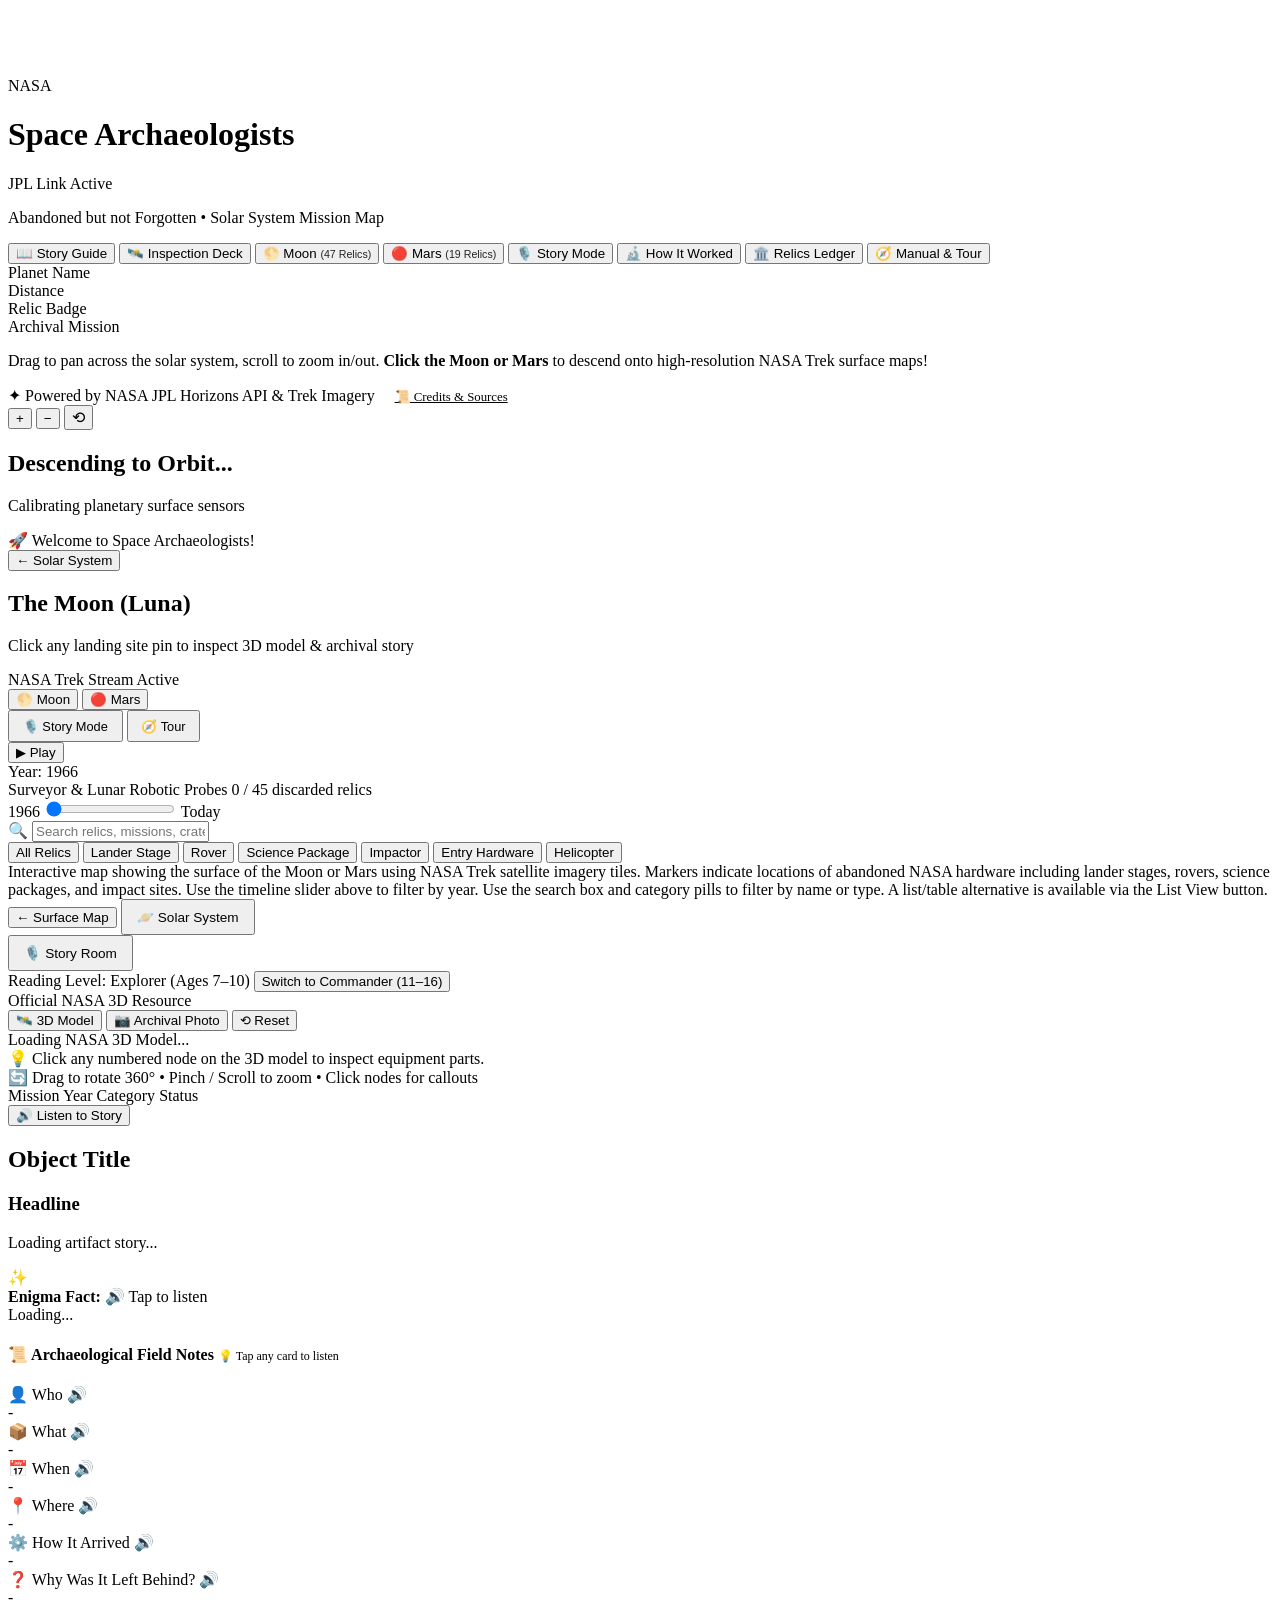
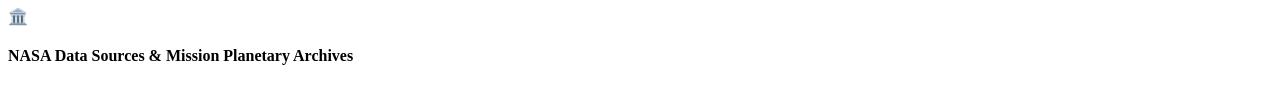
==== commit 484140a5: "feat: de-congest landing page and add all 5 official Space Apps team members without photos" ====
--- a/static/index.html
+++ b/static/index.html
@@ -23,7 +23,7 @@
   <link rel="stylesheet" href="https://unpkg.com/leaflet.markercluster@1.5.3/dist/MarkerCluster.Default.css">
 
   <!-- Main Styling -->
-  <link rel="stylesheet" href="/css/style.css?v=quanta2026_4">
+  <link rel="stylesheet" href="/css/style.css?v=quanta2026_5">
 </head>
 <body>
 
@@ -80,57 +80,36 @@
       <div class="landing-stars"></div>
     </div>
 
-    <!-- QUANTA_CAT Animated Corner Presentation Badge -->
-    <div id="landing-quanta-banner" class="landing-quanta-banner" title="Click to view Team QUANTA_CAT Dossier">
-      <span class="quanta-cat-glyph">🐱⚡</span>
-      <div class="quanta-text-stack">
-        <span class="quanta-brand">QUANTA_CAT</span>
-        <span class="quanta-presents">presents ......</span>
-      </div>
-      <span class="quanta-pulse-dot"></span>
-    </div>
-
-    <!-- Top Floating Meta Header -->
+    <!-- Top Floating Meta Header (Unified with QUANTA_CAT Presentation Brand) -->
     <header class="landing-top-bar">
-      <div class="landing-brand-tag">
-        <span class="nasa-meatball-mini">NASA</span>
-        <span class="challenge-title">2026 Space Apps Challenge</span>
+      <div class="landing-brand-tag" id="landing-quanta-banner" title="Click to view Team QUANTA_CAT Dossier">
+        <span class="quanta-cat-glyph">🐱⚡</span>
+        <div class="quanta-text-stack">
+          <span class="quanta-brand">QUANTA_CAT</span>
+          <span class="quanta-presents">presents ......</span>
+        </div>
         <span class="brand-divider">•</span>
-        <span class="brand-team-pill" id="header-team-pill" title="Click to view Team QUANTA_CAT details">
+        <span class="challenge-title">2026 NASA Space Apps Challenge</span>
+      </div>
+      <div class="landing-top-actions">
+        <button id="btn-top-team-modal" class="landing-nav-link btn-team-pill" title="View Team QUANTA_CAT (5 Members)">
           <span class="team-dot-indicator"></span>
-          Team QUANTA_CAT
-        </span>
-      </div>
-      <div class="landing-top-actions">
-        <button id="btn-top-story-guide" class="landing-nav-link" title="Revisit Stage 1: QUANTA_CAT Mission Story Guide">
-          <span>📖</span> Story Guide
-        </button>
-        <button id="btn-top-team-modal" class="landing-nav-link" title="Open Team QUANTA_CAT Dossier">
-          <span>👥</span> Team Crew
-        </button>
-        <a href="#landing-manifesto" class="landing-nav-link" id="btn-scroll-manifesto">
-          <span>📜</span> Manifesto
-        </a>
-        <a href="#landing-team-section" class="landing-nav-link" id="btn-scroll-crew">
-          <span>🏛️</span> Heritage
-        </a>
+          <span>👥 Team (5)</span>
+        </button>
+        <button id="btn-top-story-guide" class="landing-nav-link" title="Revisit Stage 1: Mission Story Guide">
+          <span>📖 Story Guide</span>
+        </button>
         <a href="#map" id="landing-skip-link" class="landing-ghost-btn" title="Skip directly to the Interactive Solar System Map">
           Enter Space Map &rarr;
         </a>
       </div>
     </header>
 
-    <!-- Main Hero Container -->
+    <!-- Main Hero Container (Clean, De-congested, Perfectly Balanced) -->
     <div class="landing-content-container">
       
       <!-- 3D Model Stage Area -->
       <div class="landing-model-stage">
-        <!-- Status Pill Badge -->
-        <div class="landing-status-badge">
-          <span class="landing-pulse-dot"></span>
-          <span>INSPECTION DECK &bull; ORBIT CONTROLS ACTIVE</span>
-        </div>
-
         <!-- Interactive 3D Model Viewer -->
         <div class="landing-model-viewport">
           <model-viewer
@@ -140,7 +119,7 @@
             camera-controls
             touch-action="pan-y"
             auto-rotate
-            auto-rotate-delay="400"
+            auto-rotate-delay="300"
             rotation-per-second="14deg"
             shadow-intensity="1.8"
             shadow-softness="0.5"
@@ -150,30 +129,6 @@
             interaction-prompt="none"
             ar>
           </model-viewer>
-
-          <!-- Floating Orbit Hint -->
-          <div class="landing-drag-hint">
-            <span>&olarr; Drag to spin the lander 360&deg; &bull; Scroll to zoom</span>
-          </div>
-
-          <!-- Quick Interactive Camera Toolbar -->
-          <div class="landing-camera-toolbar" role="toolbar" aria-label="3D Camera Controls">
-            <button class="cam-preset-btn active" data-orbit="0deg 75deg 105%" title="Default 3/4 Orbit">
-              <span>🛰️</span> Orbit
-            </button>
-            <button class="cam-preset-btn" data-orbit="0deg 90deg 90%" title="Front Engineering View">
-              <span>🎯</span> Front
-            </button>
-            <button class="cam-preset-btn" data-orbit="0deg 15deg 100%" title="Top Down Deck View">
-              <span>📐</span> Top
-            </button>
-            <button class="cam-preset-btn" data-orbit="90deg 85deg 80%" title="Close-Up Macro View">
-              <span>🔍</span> Detail
-            </button>
-            <button id="btn-landing-autorotate" class="cam-preset-btn active" title="Toggle Auto-Rotation">
-              <span>🔄</span> Auto-Spin
-            </button>
-          </div>
         </div>
 
         <!-- 3D Relic Selector Pills -->
@@ -194,33 +149,6 @@
             <span>☀️</span> Opportunity Rover
           </button>
         </div>
-
-        <!-- Dynamic Live Relic Telemetry Card -->
-        <div id="landing-telemetry-card" class="landing-telemetry-card">
-          <div class="telemetry-card-header">
-            <span class="telemetry-live-dot"></span>
-            <span id="telemetry-relic-title" class="telemetry-relic-title">Apollo 11 Lunar Module (Eagle)</span>
-            <span id="telemetry-relic-status" class="telemetry-relic-pill">Historic Monument</span>
-          </div>
-          <div class="telemetry-grid">
-            <div class="telemetry-col">
-              <span class="tel-lbl">Location / Target</span>
-              <span id="tel-location" class="tel-val">Mare Tranquillitatis, Moon (0.674° N, 23.473° E)</span>
-            </div>
-            <div class="telemetry-col">
-              <span class="tel-lbl">Touchdown Epoch</span>
-              <span id="tel-epoch" class="tel-val">July 20, 1969 &bull; 20:17:40 UTC</span>
-            </div>
-            <div class="telemetry-col">
-              <span class="tel-lbl">Archaeological Role</span>
-              <span id="tel-role" class="tel-val">Humanity's first crewed extraterrestrial landing site</span>
-            </div>
-          </div>
-        </div>
-
-        <div id="landing-active-model-name" class="landing-active-model-caption">
-          Featured: Apollo 11 Lunar Module Descent Stage (Mare Tranquillitatis, 1969)
-        </div>
       </div>
 
       <!-- Hero Copy & The Big Red Action Button -->
@@ -237,258 +165,142 @@
           <div class="btn-red-shine"></div>
         </button>
 
-        <p class="landing-subtext">Click above or press <kbd>Enter</kbd> to launch the Interactive Solar System Map.</p>
-
-        <!-- Key Platform Metrics Bar -->
-        <div class="landing-stats-row">
-          <div class="stat-badge">
-            <span class="stat-num">66</span>
-            <span class="stat-lbl">Relics Cataloged</span>
-          </div>
-          <div class="stat-badge">
-            <span class="stat-num">47</span>
-            <span class="stat-lbl">Moon Artifacts</span>
-          </div>
-          <div class="stat-badge">
-            <span class="stat-num">19</span>
-            <span class="stat-lbl">Mars Explorers</span>
-          </div>
-          <div class="stat-badge">
-            <span class="stat-num">100%</span>
-            <span class="stat-lbl">NASA JPL Telemetry</span>
-          </div>
-        </div>
-
-        <!-- Prominent Team QUANTA_CAT Hero Bar -->
-        <div class="landing-team-hero-card" id="landing-team-hero-card">
-          <div class="team-hero-inner" onclick="window.landingPage?.openTeamModal()">
-            <div class="team-hero-lead-avatar">
-              <img src="/images/team/avatar_varnit.svg" alt="Varnit Sharma" />
-              <span class="lead-online-badge"></span>
-            </div>
-            <div class="team-hero-info">
-              <div class="team-hero-title-line">
-                <span class="team-pill-tag">🐱⚡ TEAM QUANTA_CAT</span>
-                <span class="team-event-tag">2026 NASA Space Apps Challenge</span>
-              </div>
-              <div class="team-hero-sub">
-                <span class="team-member-name">Varnit Sharma</span>
-                <span class="team-member-role">&bull; Lead AI & Systems Architect</span>
-                <span class="team-view-link">Explore Team &rarr;</span>
-              </div>
-            </div>
-          </div>
-        </div>
-      </div>
-
-    </div>
-
-    <!-- ================= LANDING SECTION 2: INTELLECTUAL MANIFESTO ================= -->
-    <section id="landing-manifesto" class="landing-manifesto-section">
-      <div class="manifesto-inner">
-        <div class="section-tag-row">
-          <span class="manifesto-tag">✦ The Science of Space Archaeology</span>
-        </div>
-        <h2 class="manifesto-title">Not Space Junk — Humanity's Enduring Monuments</h2>
-        <p class="manifesto-lead">
-          When an off-world robotic explorer transmits its final ping, its scientific journey does not end. 
-          Under the vacuum of the lunar regolith and the dry winds of Mars, these 66 machines remain preserved as pristine physical records of human ingenuity, international courage, and technological lineage.
-        </p>
-
-        <div class="manifesto-pillars-grid">
-          <div class="pillar-card">
-            <div class="pillar-icon">🏛️</div>
-            <h3>Extraterrestrial Cultural Heritage</h3>
-            <p>From Tranquility Base to Jezero Crater, discarded lander stages and rovers represent the physical genesis of human interplanetary civilization under the UN Outer Space Treaty.</p>
-          </div>
-          <div class="pillar-card">
-            <div class="pillar-icon">📡</div>
-            <h3>Enduring Physical Science</h3>
-            <p>Instruments like the Apollo 11, 14, and 15 Laser Retroreflectors require zero electricity, yet still bounce Earth-fired lasers back today to test Einstein's General Relativity with millimeter precision.</p>
-          </div>
-          <div class="pillar-card">
-            <div class="pillar-icon">🛰️</div>
-            <h3>Rigorous Ephemeris & Telemetry</h3>
-            <p>Direct integration with the NASA JPL Horizons system and high-resolution NASA Trek satellite WMTS streaming ensures sub-arcsecond accuracy across 60 years of spaceflight.</p>
-          </div>
-        </div>
-      </div>
-    </section>
-
-    <!-- ================= LANDING SECTION 3: THE QUANTA_CAT MISSION CREW ================= -->
-    <section id="landing-team-section" class="landing-team-section" aria-label="QUANTA_CAT Team Members">
-      <div class="team-inner-container">
-        <div class="section-tag-row">
-          <span class="manifesto-tag">🐱⚡ Team QUANTA_CAT</span>
-        </div>
-        <h2 class="team-section-title">The QUANTA_CAT Mission Crew</h2>
-        <p class="team-section-subtitle">
-          Built for the 2026 NASA Space Apps Challenge &bull; Pioneering autonomous space telemetry and planetary archaeology.
-        </p>
-
-        <div class="team-crew-grid">
-          <!-- Member 1: Varnit Sharma -->
-          <div class="crew-card card-cyan">
-            <div class="crew-avatar-wrapper">
-              <img src="/images/team/avatar_varnit.svg" alt="Varnit Sharma" class="crew-avatar" />
-              <span class="crew-callsign">TEAM LEAD</span>
-            </div>
-            <div class="crew-info">
-              <h3 class="crew-name">Varnit Sharma</h3>
-              <p class="crew-role">Lead AI & Planetary Systems Architect</p>
-              <div class="crew-tags">
-                <span>MIET Meerut</span>
-                <span>NASA Space Apps 2026</span>
-                <span>exovista.org</span>
-                <span>SGAC Member</span>
-              </div>
-              <p class="crew-bio">
-                Lead developer and systems architect of Space Archaeologists. Designed the orbital mechanics, JPL Horizons ephemeris integration, and 3D lunar/Martian interactive telemetry.
-              </p>
-              <div class="crew-social-row">
-                <a href="https://github.com/VS000007" target="_blank" rel="noopener" class="crew-link-btn" title="Varnit Sharma on GitHub">
-                  <span>💻</span> GitHub: @VS000007
-                </a>
-                <a href="https://www.linkedin.com/in/varnit-sharma-671873376" target="_blank" rel="noopener" class="crew-link-btn" title="Varnit Sharma on LinkedIn">
-                  <span>🔗</span> LinkedIn
-                </a>
-              </div>
-              <blockquote class="crew-quote">
-                &ldquo;Building bridges between deep space archives and young inquisitive minds to preserve human heritage across the cosmos.&rdquo;
-              </blockquote>
-            </div>
-          </div>
-
-          <!-- Member 2: Kaelen Voss -->
-          <div class="crew-card card-purple">
-            <div class="crew-avatar-wrapper">
-              <img src="/images/team/avatar_kaelen.svg" alt="QUANTA_CAT 3D Engineer" class="crew-avatar" />
-              <span class="crew-callsign">3D / SHADERS</span>
-            </div>
-            <div class="crew-info">
-              <h3 class="crew-name">3D WebGL Specialist</h3>
-              <p class="crew-role">Team QUANTA_CAT Graphics & Audio Engineer</p>
-              <div class="crew-tags">
-                <span>WebGL PBR</span>
-                <span>Google Model-Viewer</span>
-                <span>Web Audio API</span>
-              </div>
-              <p class="crew-bio">
-                Engineered the tactile 3D Inspection Deck, procedural Web Audio telemetry soundscapes, and real-time PBR lighting environments for Apollo, Perseverance, and Viking lander meshes.
-              </p>
-              <blockquote class="crew-quote">
-                &ldquo;Every polygon and shader is tuned to make young minds feel the weight and tactile reality of deep space.&rdquo;
-              </blockquote>
-            </div>
-          </div>
-
-          <!-- Member 3: Aria Chen -->
-          <div class="crew-card card-gold">
-            <div class="crew-avatar-wrapper">
-              <img src="/images/team/avatar_aria.svg" alt="QUANTA_CAT Planetary Archivist" class="crew-avatar" />
-              <span class="crew-callsign">ARCHAEOLOGY</span>
-            </div>
-            <div class="crew-info">
-              <h3 class="crew-name">Planetary Archivist</h3>
-              <p class="crew-role">Team QUANTA_CAT Remote Sensing & Heritage</p>
-              <div class="crew-tags">
-                <span>NASA Moon & Mars Trek</span>
-                <span>LROC & HiRISE</span>
-                <span>Heritage Treaty</span>
-              </div>
-              <p class="crew-bio">
-                Curated high-resolution satellite mosaic tiles from NASA Trek, cataloged physical hardware degradation states, and researched UN Outer Space Treaty heritage protection protocols.
-              </p>
-              <blockquote class="crew-quote">
-                &ldquo;These machines are humanity's pyramids on alien worlds—silent, enduring, and sacred.&rdquo;
-              </blockquote>
-            </div>
-          </div>
-
-          <!-- Member 4: Marcus Reyes -->
-          <div class="crew-card card-emerald">
-            <div class="crew-avatar-wrapper">
-              <img src="/images/team/avatar_marcus.svg" alt="QUANTA_CAT Science Narrator" class="crew-avatar" />
-              <span class="crew-callsign">PEDAGOGY</span>
-            </div>
-            <div class="crew-info">
-              <h3 class="crew-name">Science Communicator</h3>
-              <p class="crew-role">Team QUANTA_CAT Multi-Audience Narrative Lead</p>
-              <div class="crew-tags">
-                <span>Dual-Tier Pedagogy</span>
-                <span>Voice Synthesis</span>
-                <span>Interactive Labs</span>
-              </div>
-              <p class="crew-bio">
-                Designed the Explorer (ages 7–10) and Commander (ages 11–16) cognitive frameworks, natural voice narration scripts, and physics interactive demonstration labs.
-              </p>
-              <blockquote class="crew-quote">
-                &ldquo;Inspiring the next generation requires meeting curiosity with both scientific rigor and wonder.&rdquo;
-              </blockquote>
-            </div>
-          </div>
-        </div>
-
-        <!-- Bottom Launch CTA Banner -->
-        <div class="team-launch-card">
-          <div class="team-launch-text">
-            <h3>Ready to explore humanity's greatest footprints?</h3>
-            <p>Descend from solar orbit onto high-resolution Moon and Mars surface maps.</p>
-          </div>
-          <button class="btn-enter-space-map btn-secondary-launch" onclick="window.landingPage?.close()" aria-label="Launch Space Map">
-            <span>🚀</span> Launch Mission Map
-          </button>
-        </div>
-      </div>
-    </section>
-
-    <!-- ================= FLOATING TEAM QUANTA_CAT MODAL ================= -->
+        <!-- Clean, Representative Team Credit Capsule (Without Photos) -->
+        <div class="landing-team-capsule" onclick="window.landingPage?.openTeamModal()" title="Click to view all 5 Team Members (India)">
+          <div class="capsule-left">
+            <span class="capsule-quanta-tag">🐱⚡ Team QUANTA_CAT</span>
+            <span class="capsule-country-tag">India 🇮🇳</span>
+          </div>
+          <div class="capsule-members-list">
+            <span><strong>Varnit Sharma</strong> (Lead)</span>
+            <span class="dot-sep">&bull;</span>
+            <span><strong>Harshika Kaushik</strong></span>
+            <span class="dot-sep">&bull;</span>
+            <span><strong>Anushri Yadav</strong></span>
+            <span class="dot-sep">&bull;</span>
+            <span><strong>PRIYANSHU KUMAR</strong></span>
+            <span class="dot-sep">&bull;</span>
+            <span><strong>Shashank Shekhar</strong></span>
+          </div>
+          <span class="capsule-cta-arrow">View Roster &rarr;</span>
+        </div>
+      </div>
+
+    </div>
+
+    <!-- ================= FLOATING TEAM QUANTA_CAT MODAL (ALL 5 MEMBERS WITHOUT PHOTOS) ================= -->
     <div id="quanta-team-modal" class="quanta-team-modal" role="dialog" aria-modal="true" aria-labelledby="modal-team-title">
       <div class="quanta-modal-backdrop" onclick="window.landingPage?.closeTeamModal()"></div>
       <div class="quanta-modal-window">
         <button class="quanta-modal-close" onclick="window.landingPage?.closeTeamModal()" aria-label="Close Team Dossier">&times;</button>
+        
         <div class="quanta-modal-header">
           <span class="quanta-cat-glyph">🐱⚡</span>
           <div>
             <h2 id="modal-team-title" class="quanta-modal-title">Team QUANTA_CAT</h2>
-            <p class="quanta-modal-subtitle">2026 NASA Space Apps Challenge &bull; Space Archaeologists Mission Crew</p>
+            <p class="quanta-modal-subtitle">2026 NASA Space Apps Challenge &bull; Space Archaeologists Mission Roster &bull; India 🇮🇳</p>
           </div>
         </div>
         
         <div class="quanta-modal-body">
-          <!-- Featured Lead Profile: Varnit Sharma -->
-          <div class="modal-lead-profile">
-            <div class="modal-lead-avatar">
-              <img src="/images/team/avatar_varnit.svg" alt="Varnit Sharma" />
-              <span class="modal-lead-badge">TEAM LEAD</span>
-            </div>
-            <div class="modal-lead-details">
-              <h3>Varnit Sharma</h3>
-              <p class="modal-lead-role">Lead AI Architect & Planetary Systems Engineer</p>
-              <p class="modal-lead-school">Meerut Institute of Engineering and Technology (M.I.E.T), Meerut</p>
-              <p class="modal-lead-summary">
-                Undergraduate in Artificial Intelligence with a passion for Astrophysics, Quantum Physics, and Celestial Mechanics. Researcher at exovista.org, member of Space Generation Advisory Council (SGAC), and winner of multiple hackathons. Architected the real-time NASA JPL Horizons orbital pipeline and interactive planetary archaeology ledger.
+          <div class="modal-team-grid">
+            <!-- Member 1: Varnit Sharma -->
+            <div class="modal-member-card card-lead">
+              <div class="member-header">
+                <div class="member-monogram badge-cyan">VS</div>
+                <div class="member-id-block">
+                  <div class="member-name-row">
+                    <h3 class="member-name">Varnit Sharma</h3>
+                    <span class="member-owner-badge">👑 Team Owner</span>
+                  </div>
+                  <span class="member-handle">@quanta_cat</span>
+                  <span class="member-role-title">Lead AI & Planetary Systems Architect</span>
+                </div>
+              </div>
+              <p class="member-bio">
+                Lead developer & systems architect of Space Archaeologists. Designed the NASA JPL Horizons ephemeris pipeline, 3D interactive Inspection Deck, and planetary archaeology ledger.
               </p>
-              <div class="modal-lead-links">
-                <a href="https://github.com/VS000007" target="_blank" rel="noopener" class="modal-pill-link">
+              <div class="member-links-row">
+                <a href="https://github.com/VS000007" target="_blank" rel="noopener" class="member-chip-link">
                   <span>💻</span> GitHub (@VS000007)
                 </a>
-                <a href="https://www.linkedin.com/in/varnit-sharma-671873376" target="_blank" rel="noopener" class="modal-pill-link">
-                  <span>🔗</span> LinkedIn Profile
+                <a href="https://www.linkedin.com/in/varnit-sharma-671873376" target="_blank" rel="noopener" class="member-chip-link">
+                  <span>🔗</span> LinkedIn
                 </a>
+                <span class="member-location-chip">📍 Meerut, India</span>
               </div>
             </div>
-          </div>
-
-          <!-- Team Pillars -->
-          <div class="modal-team-pillars">
-            <div class="modal-pillar-box">
-              <h4>🚀 Mission Charter</h4>
-              <p>Preserving 66 verified pieces of hardware left behind on the Moon and Mars with real NASA 3D models and high-resolution Trek imagery.</p>
+
+            <!-- Member 2: Harshika Kaushik -->
+            <div class="modal-member-card">
+              <div class="member-header">
+                <div class="member-monogram badge-rose">HK</div>
+                <div class="member-id-block">
+                  <div class="member-name-row">
+                    <h3 class="member-name">Harshika Kaushik</h3>
+                    <span class="member-country-tag">India 🇮🇳</span>
+                  </div>
+                  <span class="member-handle">@harshika_kaushik</span>
+                  <span class="member-role-title">Planetary Research & Data Lead</span>
+                </div>
+              </div>
+              <p class="member-bio">
+                Researched Lunar and Martian surface historical landing sites, physical hardware degradation states, Apollo/rover artifact coordinates, and mission data verification.
+              </p>
             </div>
-            <div class="modal-pillar-box">
-              <h4>🧠 Core Technologies</h4>
-              <p>NASA JPL Horizons API, Leaflet.js Trek WMTS, Three.js, WebGL PBR, Web Speech API narration, and FastAPI backend.</p>
+
+            <!-- Member 3: Anushri Yadav -->
+            <div class="modal-member-card">
+              <div class="member-header">
+                <div class="member-monogram badge-amber">AY</div>
+                <div class="member-id-block">
+                  <div class="member-name-row">
+                    <h3 class="member-name">Anushri Yadav</h3>
+                    <span class="member-country-tag">India 🇮🇳</span>
+                  </div>
+                  <span class="member-handle">@anushri_08</span>
+                  <span class="member-role-title">UI/UX & Creative Narrative Lead</span>
+                </div>
+              </div>
+              <p class="member-bio">
+                Designed user interaction flows, accessibility standards, educational storytelling scripts, visual hierarchy, and multi-tier cognitive frameworks for all age groups.
+              </p>
+            </div>
+
+            <!-- Member 4: PRIYANSHU KUMAR -->
+            <div class="modal-member-card">
+              <div class="member-header">
+                <div class="member-monogram badge-emerald">PK</div>
+                <div class="member-id-block">
+                  <div class="member-name-row">
+                    <h3 class="member-name">PRIYANSHU KUMAR</h3>
+                    <span class="member-country-tag">India 🇮🇳</span>
+                  </div>
+                  <span class="member-handle">@priyanshu_kumar01</span>
+                  <span class="member-role-title">Frontend & 3D WebGL Systems</span>
+                </div>
+              </div>
+              <p class="member-bio">
+                Engineered front-end components, 3D WebGL model interactions, cross-platform responsiveness, and tactile user interface performance optimizations.
+              </p>
+            </div>
+
+            <!-- Member 5: Shashank Shekhar -->
+            <div class="modal-member-card">
+              <div class="member-header">
+                <div class="member-monogram badge-violet">SS</div>
+                <div class="member-id-block">
+                  <div class="member-name-row">
+                    <h3 class="member-name">Shashank Shekhar</h3>
+                    <span class="member-country-tag">India 🇮🇳</span>
+                  </div>
+                  <span class="member-handle">@shashank_1610</span>
+                  <span class="member-role-title">Space Archaeology & Documentation</span>
+                </div>
+              </div>
+              <p class="member-bio">
+                Curated technical documentation of interplanetary monuments, outer space cultural heritage preservation guidelines, and archival mission history.
+              </p>
             </div>
           </div>
         </div>
@@ -886,7 +698,7 @@
   <script src="/js/interactive_lab.js"></script>
   <script src="/js/guided_tour.js"></script>
   <script src="/js/forgotten_explorers.js"></script>
-  <script src="/js/landing_page.js?v=quanta2026_4"></script>
+  <script src="/js/landing_page.js?v=quanta2026_5"></script>
 
 </body>
 </html>
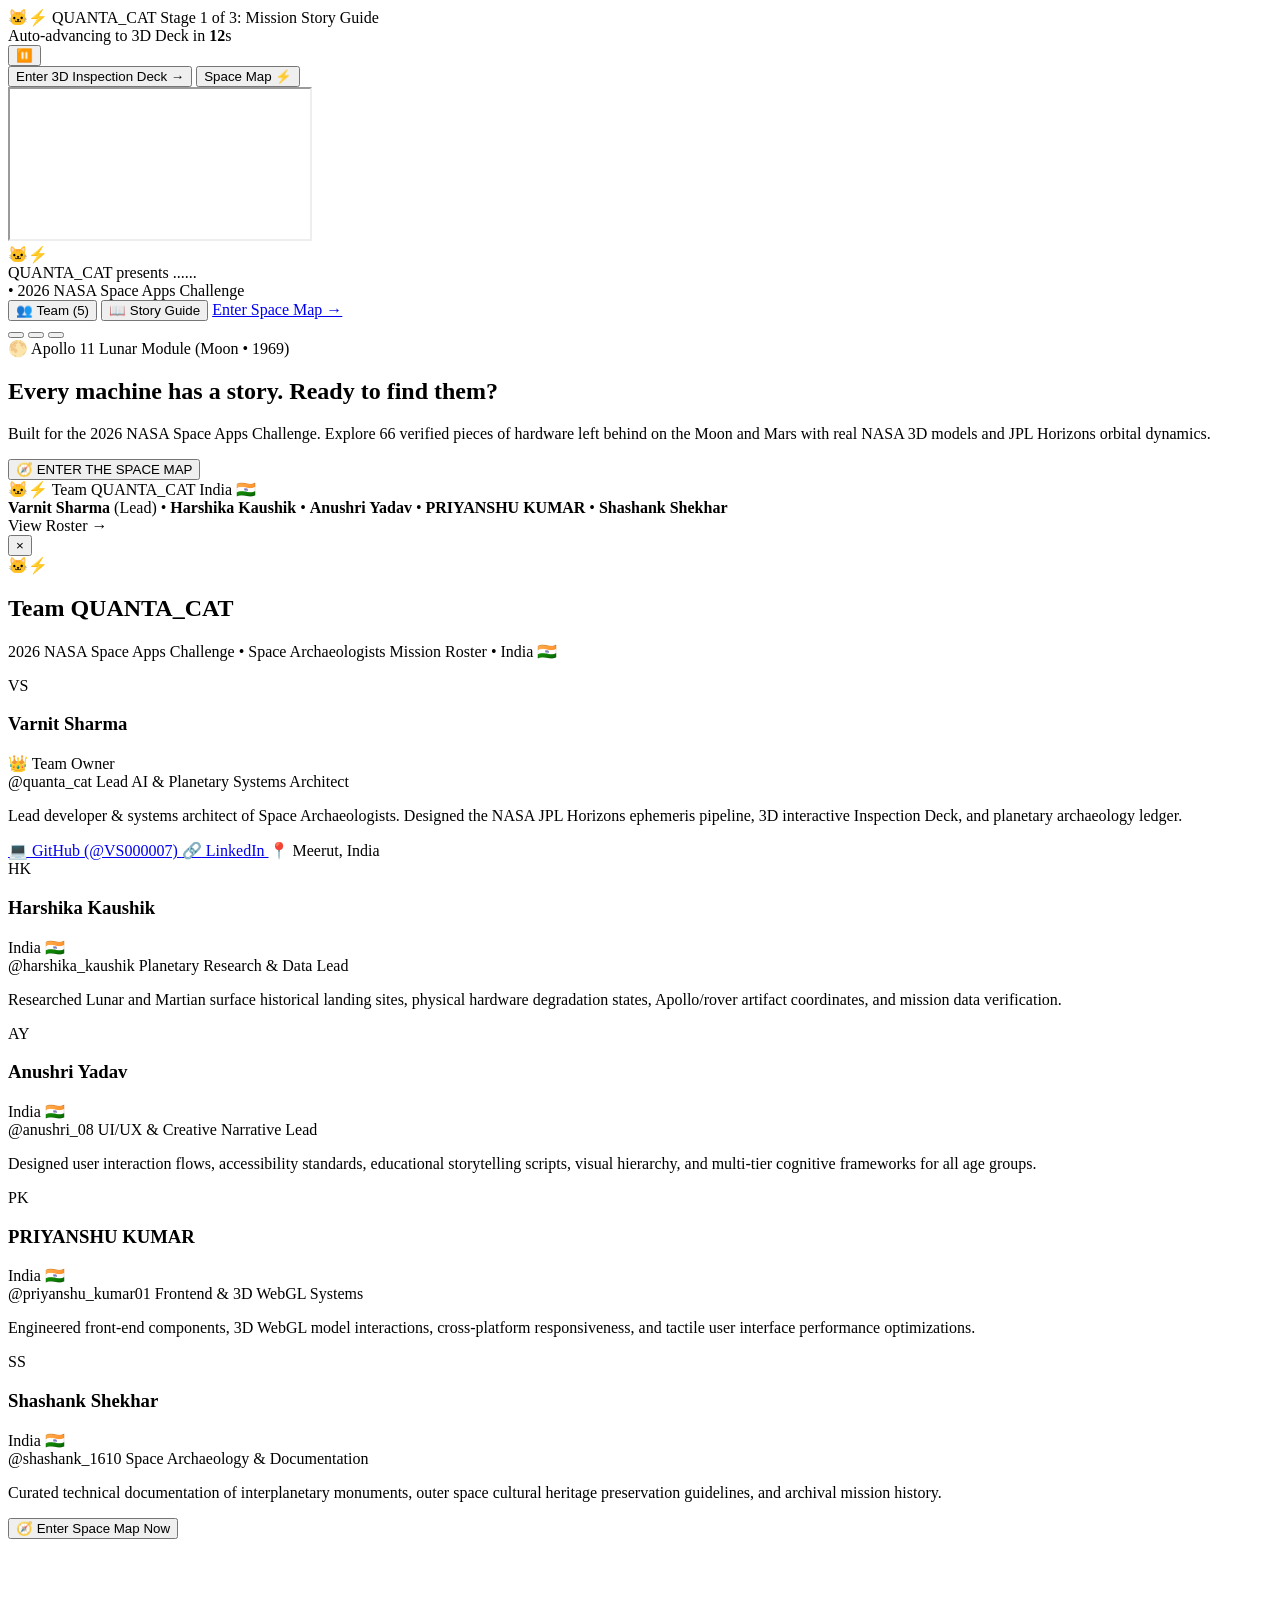
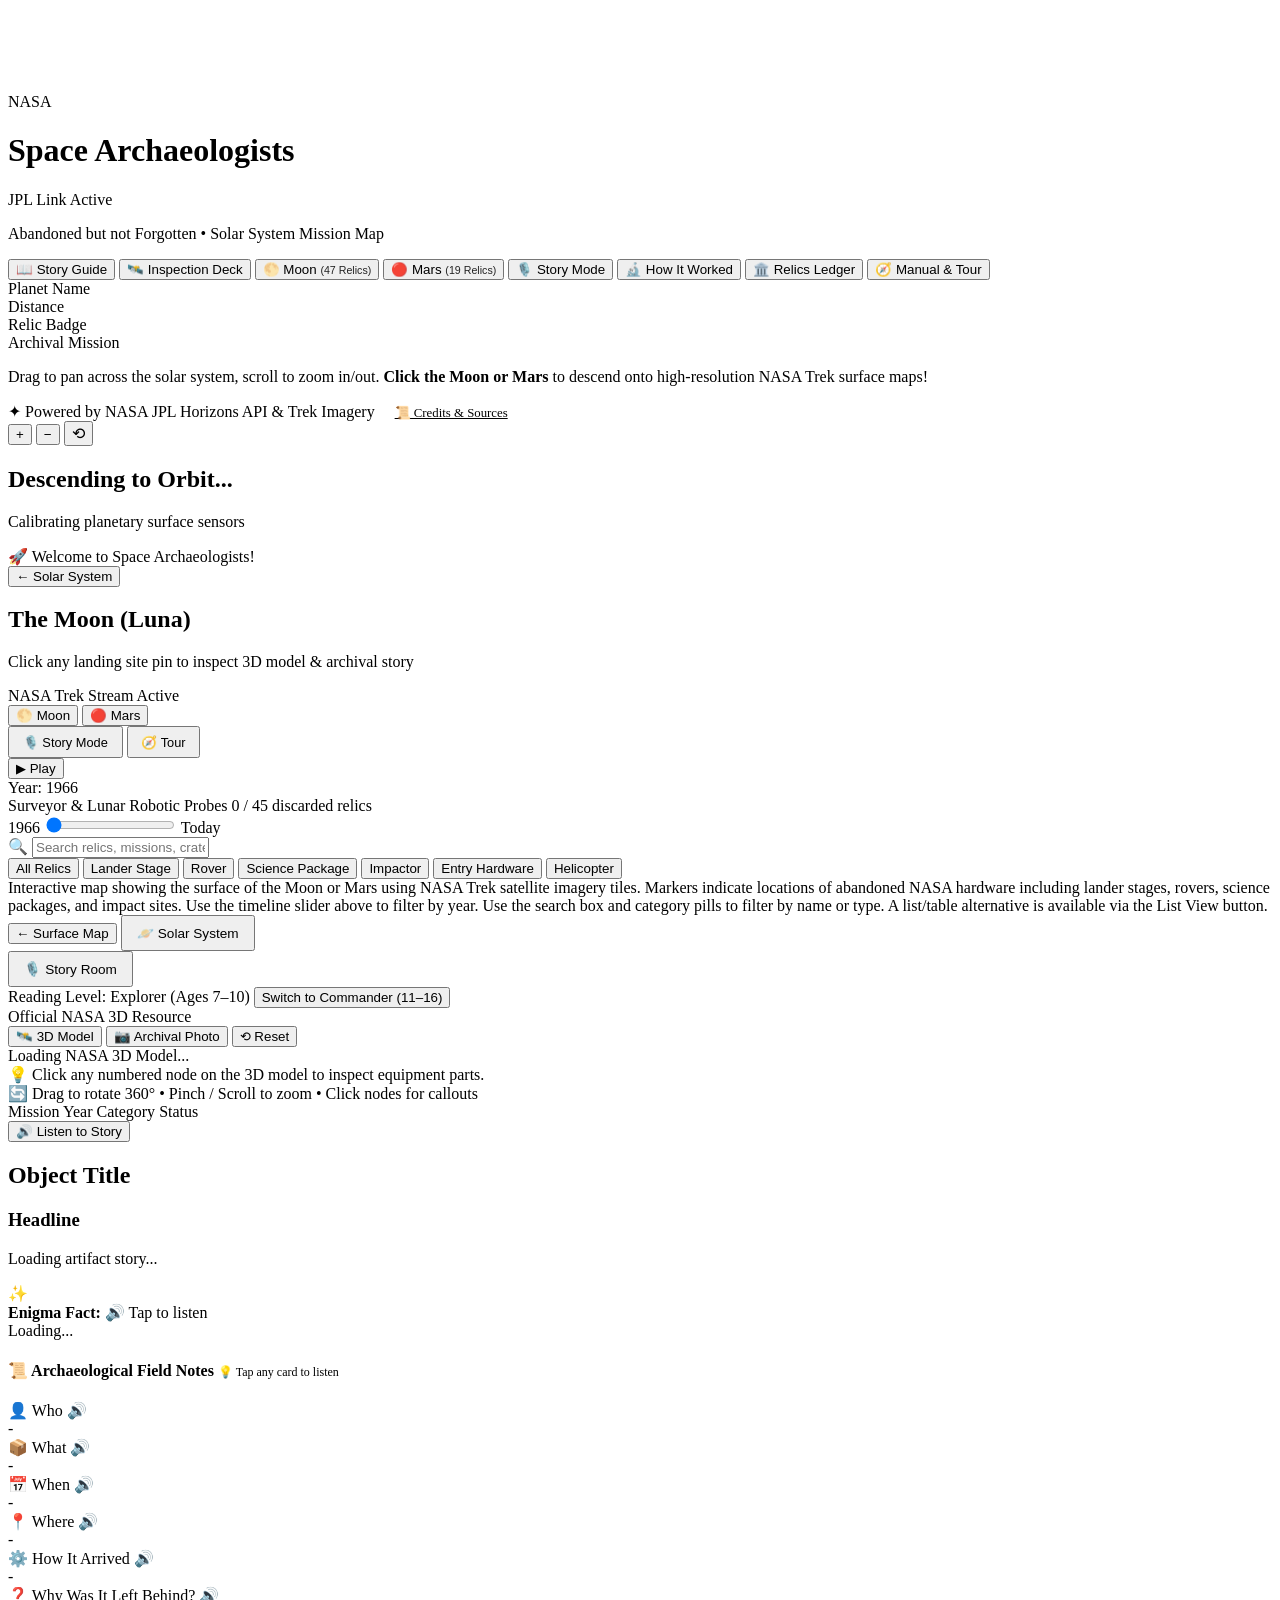
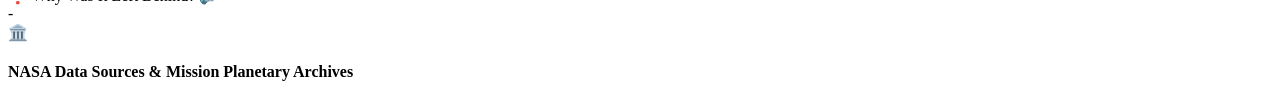
==== commit 006662e7: "feat: remove relic selector bar and add slow automatic 4-second transition across all 3 primary 3D m" ====
--- a/static/index.html
+++ b/static/index.html
@@ -23,7 +23,7 @@
   <link rel="stylesheet" href="https://unpkg.com/leaflet.markercluster@1.5.3/dist/MarkerCluster.Default.css">
 
   <!-- Main Styling -->
-  <link rel="stylesheet" href="/css/style.css?v=quanta2026_5">
+  <link rel="stylesheet" href="/css/style.css?v=quanta2026_6">
 </head>
 <body>
 
@@ -131,23 +131,14 @@
           </model-viewer>
         </div>
 
-        <!-- 3D Relic Selector Pills -->
-        <div class="landing-model-selector" role="group" aria-label="Select 3D Relic to Inspect">
-          <button class="model-select-pill active" data-model="/models/apollo_lunar_module.glb" data-relic="apollo11" data-name="Apollo 11 Lunar Module (Moon &bull; 1969)">
-            <span>🌕</span> Apollo 11 Lander
-          </button>
-          <button class="model-select-pill" data-model="/models/perseverance_rover.glb" data-relic="perseverance" data-name="Perseverance Rover (Mars &bull; 2021)">
-            <span>🔴</span> Perseverance Rover
-          </button>
-          <button class="model-select-pill" data-model="/models/ingenuity_helicopter.glb" data-relic="ingenuity" data-name="Ingenuity Helicopter (Mars &bull; 2021)">
-            <span>🚁</span> Ingenuity Helicopter
-          </button>
-          <button class="model-select-pill" data-model="/models/viking_lander.glb" data-relic="viking" data-name="Viking 1 Lander (Mars &bull; 1976)">
-            <span>🛰️</span> Viking 1 Lander
-          </button>
-          <button class="model-select-pill" data-model="/models/opportunity_rover.glb" data-relic="opportunity" data-name="Opportunity Rover (Mars &bull; 2004)">
-            <span>☀️</span> Opportunity Rover
-          </button>
+        <!-- Elegant 3-Model Auto-Slide Indicator (Slow 4s Transition) -->
+        <div class="landing-slide-indicator" id="landing-slide-indicator" aria-live="polite">
+          <div class="slide-dots-group">
+            <button class="slide-dot active" data-index="0" title="Apollo 11 Lunar Module"></button>
+            <button class="slide-dot" data-index="1" title="Perseverance Mars Rover"></button>
+            <button class="slide-dot" data-index="2" title="Ingenuity Mars Helicopter"></button>
+          </div>
+          <span class="slide-relic-name" id="landing-model-name">🌕 Apollo 11 Lunar Module (Moon &bull; 1969)</span>
         </div>
       </div>
 
@@ -698,7 +689,7 @@
   <script src="/js/interactive_lab.js"></script>
   <script src="/js/guided_tour.js"></script>
   <script src="/js/forgotten_explorers.js"></script>
-  <script src="/js/landing_page.js?v=quanta2026_5"></script>
+  <script src="/js/landing_page.js?v=quanta2026_6"></script>
 
 </body>
 </html>
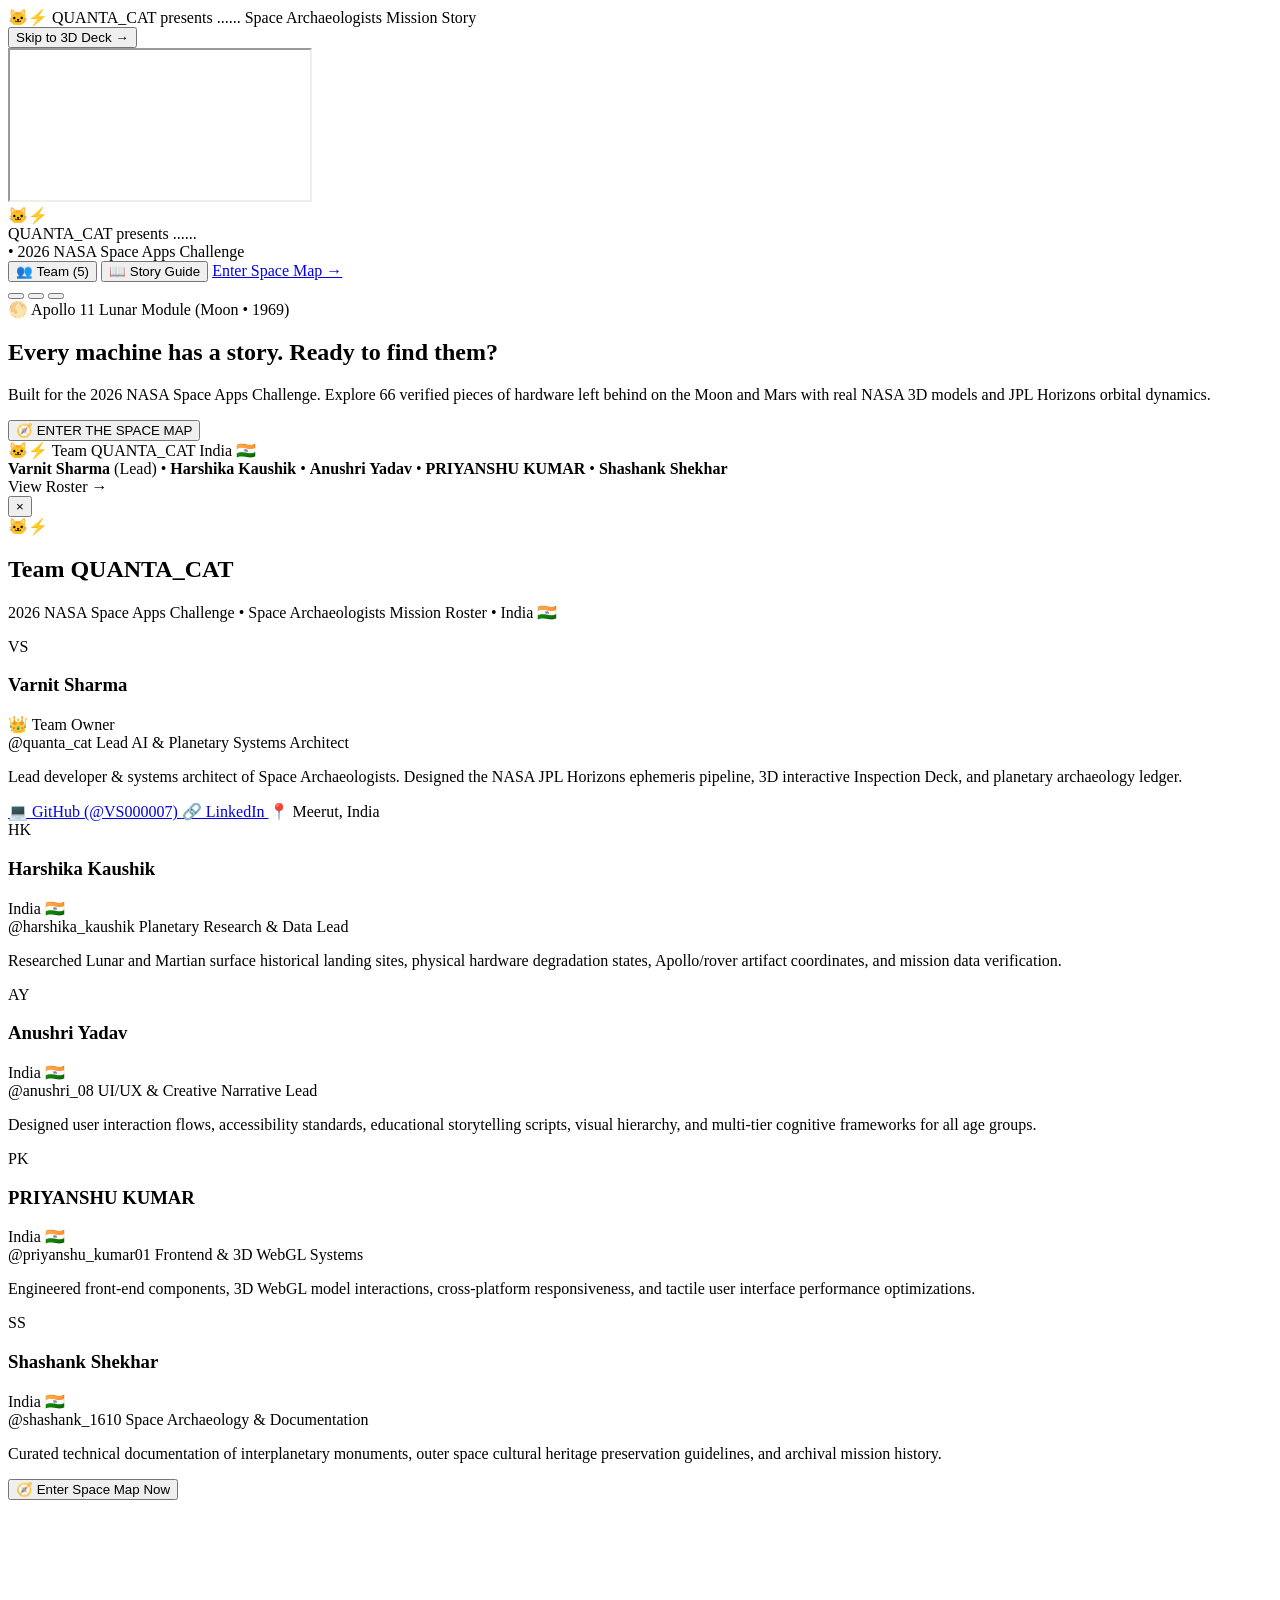
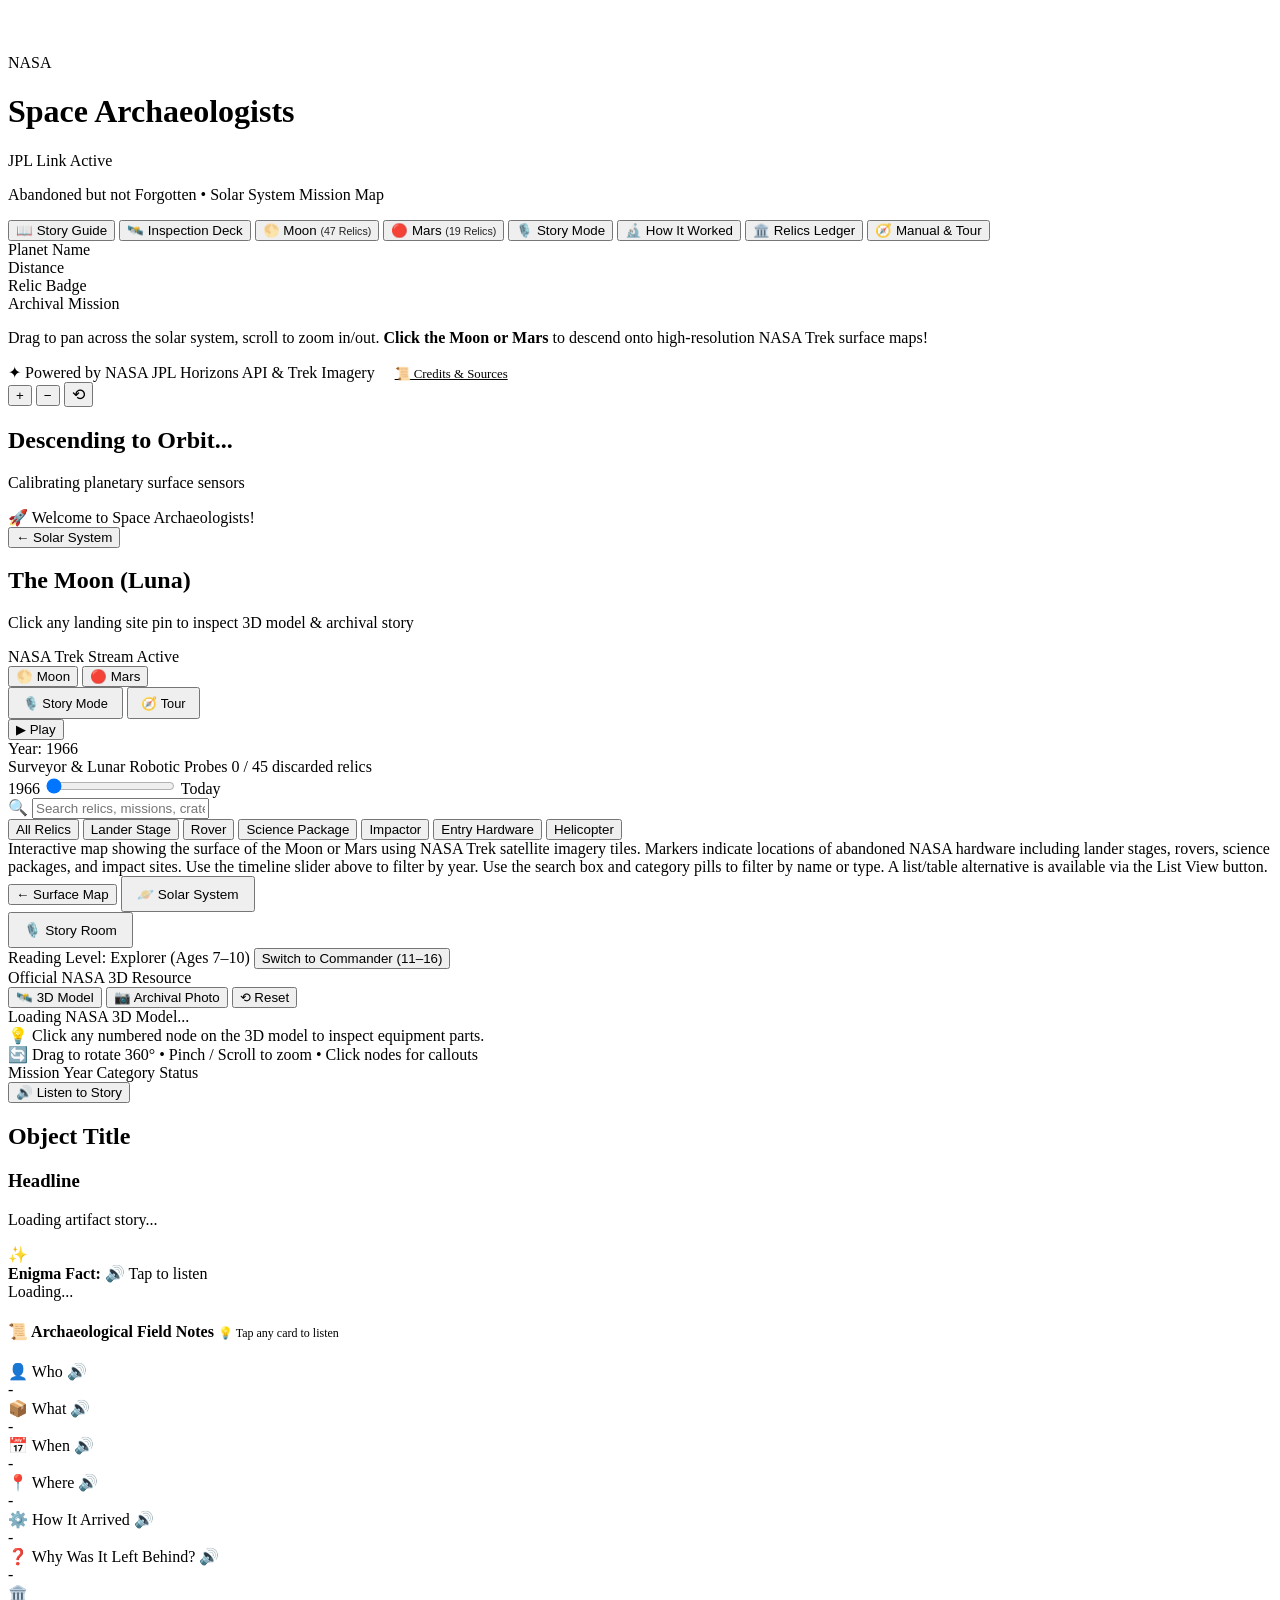
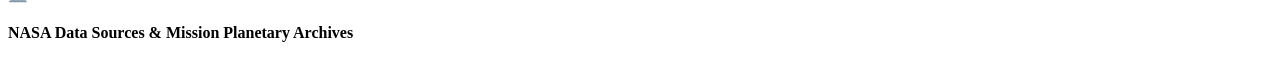
==== commit 9b6956b5: "feat: autoplay narration, remove timer bar, and auto-transition to 3D deck on story end" ====
--- a/static/index.html
+++ b/static/index.html
@@ -23,49 +23,33 @@
   <link rel="stylesheet" href="https://unpkg.com/leaflet.markercluster@1.5.3/dist/MarkerCluster.Default.css">
 
   <!-- Main Styling -->
-  <link rel="stylesheet" href="/css/style.css?v=quanta2026_6">
+  <link rel="stylesheet" href="/css/style.css?v=quanta2026_7">
 </head>
 <body>
 
   <!-- ================= STAGE 1: NETLIFY MISSION STORYTELLING GUIDE ================= -->
   <section id="netlify-guide-stage" class="netlify-guide-stage active" aria-label="QUANTA_CAT Mission Storytelling Guide">
-    <!-- Top Floating HUD Bar for Storytelling Guide -->
+    <!-- Top Floating HUD Bar for Storytelling Guide (Clean header, no progress/timer bar) -->
     <header class="guide-hud-bar">
       <div class="guide-brand-tag">
-        <span class="guide-cat-badge">🐱⚡ QUANTA_CAT</span>
-        <span class="guide-stage-tag">Stage 1 of 3: Mission Story Guide</span>
-      </div>
-
-      <div class="guide-auto-advance-wrap" id="guide-auto-advance-wrap" title="Auto-advances to 3D Inspection Deck. Click pause/play anytime.">
-        <div class="guide-timer-indicator">
-          <span class="guide-pulse-orb"></span>
-          <span id="guide-timer-label">Auto-advancing to 3D Deck in <strong id="guide-countdown-seconds">12</strong>s</span>
-        </div>
-        <div class="guide-progress-track">
-          <div id="guide-progress-bar" class="guide-progress-bar"></div>
-        </div>
-        <button id="btn-guide-toggle-timer" class="guide-timer-control" title="Pause / Resume auto-advance countdown">
-          <span id="guide-timer-icon">⏸️</span>
-        </button>
+        <span class="guide-cat-badge">🐱⚡ QUANTA_CAT presents ......</span>
+        <span class="guide-stage-tag">Space Archaeologists Mission Story</span>
       </div>
 
       <div class="guide-hud-actions">
-        <button id="btn-proceed-to-deck" class="btn-guide-proceed" title="Advance to Stage 2: 3D Inspection Deck">
-          <span>Enter 3D Inspection Deck &rarr;</span>
-        </button>
-        <button id="btn-skip-to-map-direct" class="btn-guide-skip" title="Directly launch Stage 3: Interactive Space Map">
-          <span>Space Map ⚡</span>
+        <button id="btn-proceed-to-deck" class="btn-guide-proceed" title="Skip to Stage 2: 3D Inspection Deck">
+          <span>Skip to 3D Deck &rarr;</span>
         </button>
       </div>
     </header>
 
-    <!-- Embedded Netlify Storytelling Application -->
+    <!-- Embedded Netlify Storytelling Application with Autoplay & Audio Narration -->
     <div class="guide-iframe-container">
       <iframe
         id="netlify-story-iframe"
-        src="https://storytelling-app-a344bb.netlify.app/"
+        src="https://storytelling-app-a344bb.netlify.app/?autoplay=1&play=1&narration=1&start=true&audio=1"
         title="QUANTA_CAT Space Archaeologists Storytelling Guide"
-        allow="autoplay; encrypted-media; fullscreen"
+        allow="autoplay *; microphone *; camera *; encrypted-media *; fullscreen *"
         loading="eager"
       ></iframe>
     </div>
@@ -689,7 +673,7 @@
   <script src="/js/interactive_lab.js"></script>
   <script src="/js/guided_tour.js"></script>
   <script src="/js/forgotten_explorers.js"></script>
-  <script src="/js/landing_page.js?v=quanta2026_6"></script>
+  <script src="/js/landing_page.js?v=quanta2026_7"></script>
 
 </body>
 </html>
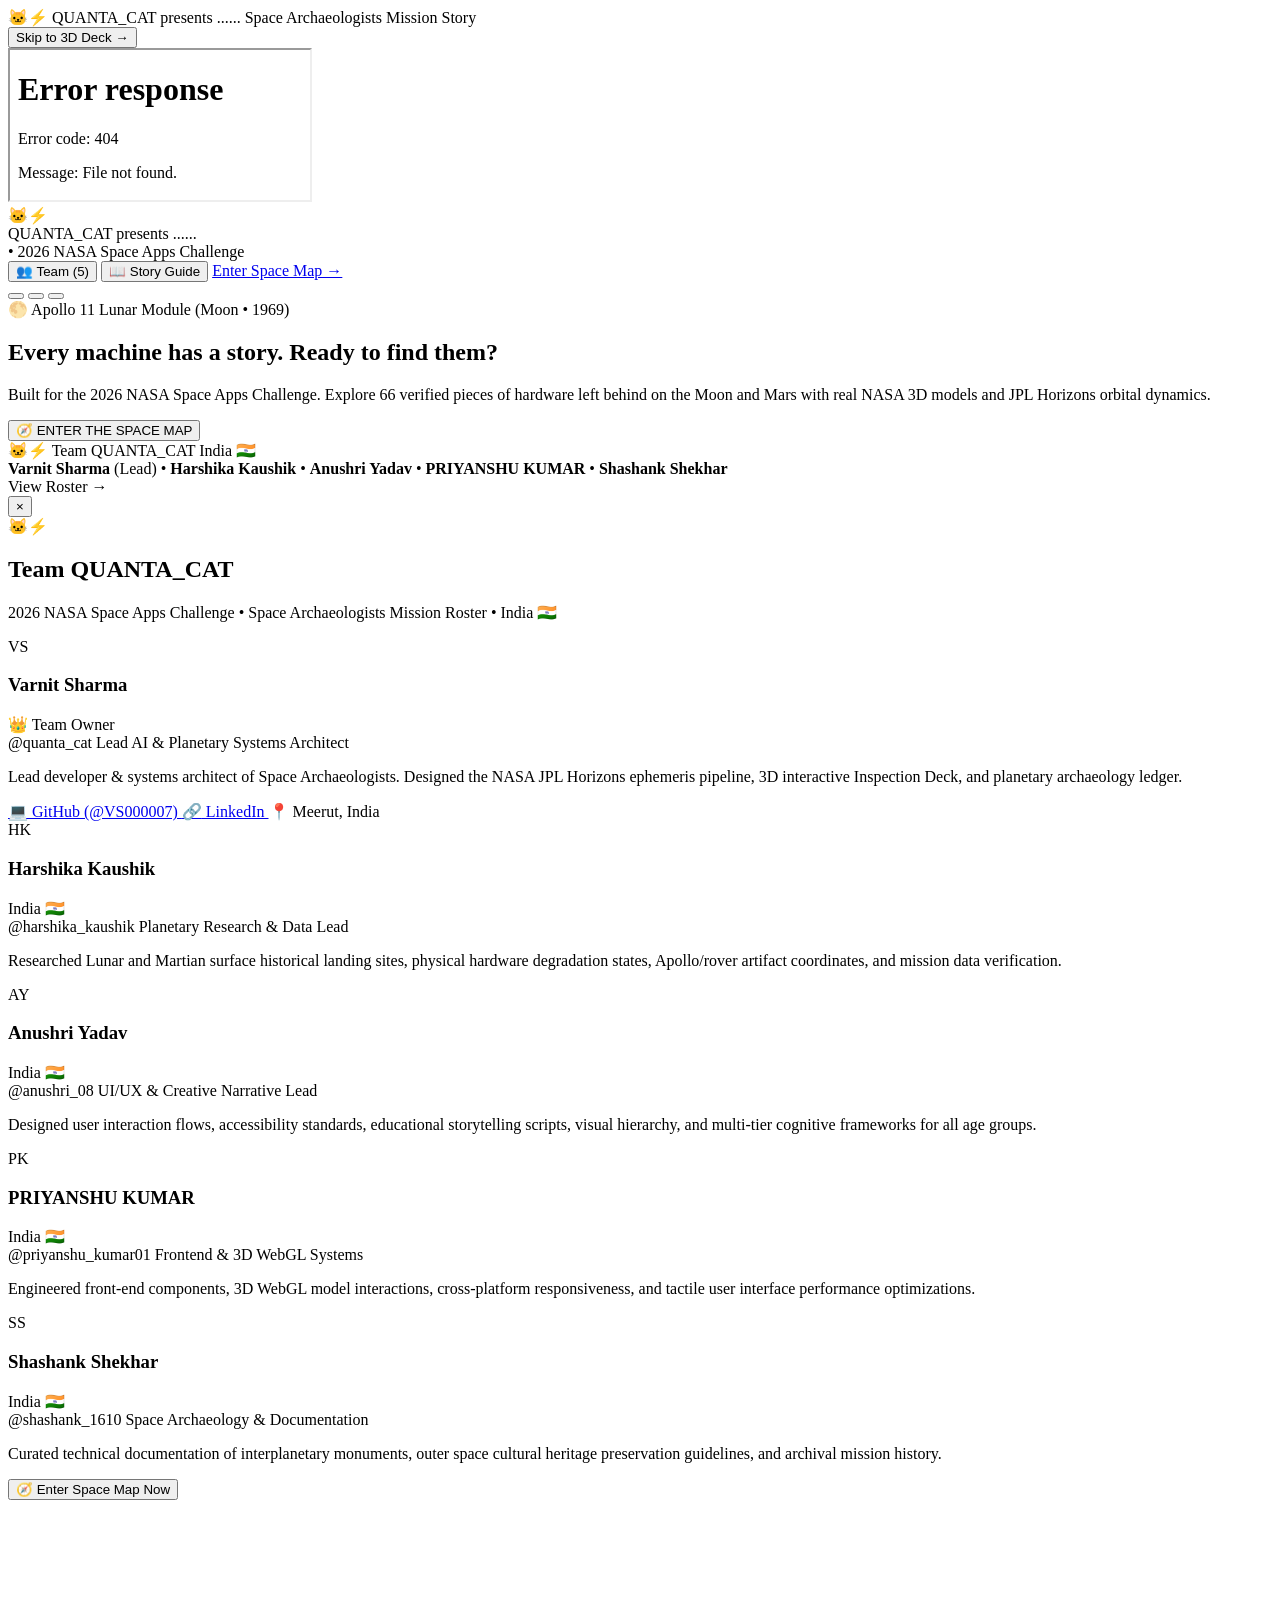
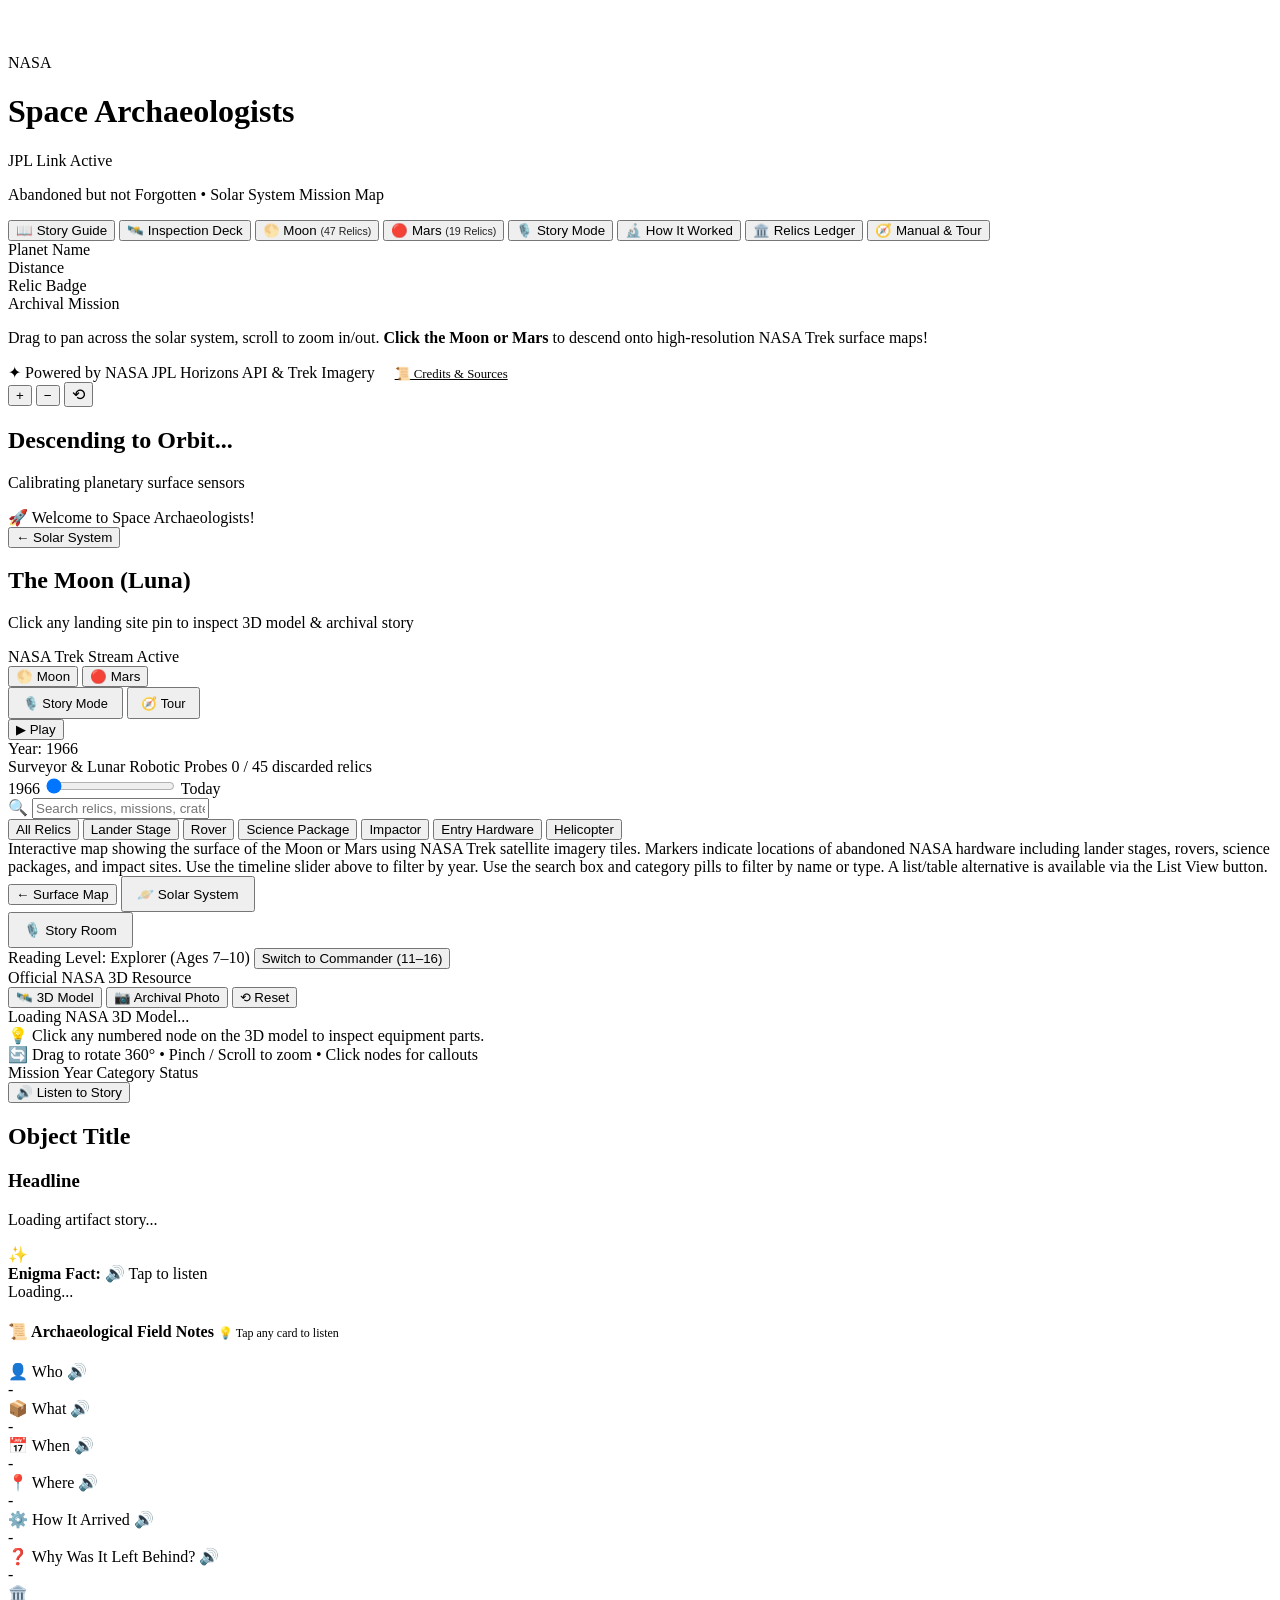
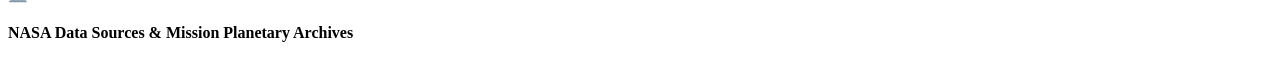
==== commit 3d232523: "feat: embed storytelling app locally for instant auto-play narration and exact slide 6/6 finish tran" ====
--- a/static/index.html
+++ b/static/index.html
@@ -23,7 +23,7 @@
   <link rel="stylesheet" href="https://unpkg.com/leaflet.markercluster@1.5.3/dist/MarkerCluster.Default.css">
 
   <!-- Main Styling -->
-  <link rel="stylesheet" href="/css/style.css?v=quanta2026_7">
+  <link rel="stylesheet" href="/css/style.css?v=quanta2026_8">
 </head>
 <body>
 
@@ -43,11 +43,11 @@
       </div>
     </header>
 
-    <!-- Embedded Netlify Storytelling Application with Autoplay & Audio Narration -->
+    <!-- Embedded High-Reliability Same-Origin Storytelling Application with Instant Autoplay & Narration -->
     <div class="guide-iframe-container">
       <iframe
         id="netlify-story-iframe"
-        src="https://storytelling-app-a344bb.netlify.app/?autoplay=1&play=1&narration=1&start=true&audio=1"
+        src="/story/index.html?autoplay=1&narration=1"
         title="QUANTA_CAT Space Archaeologists Storytelling Guide"
         allow="autoplay *; microphone *; camera *; encrypted-media *; fullscreen *"
         loading="eager"
@@ -673,7 +673,7 @@
   <script src="/js/interactive_lab.js"></script>
   <script src="/js/guided_tour.js"></script>
   <script src="/js/forgotten_explorers.js"></script>
-  <script src="/js/landing_page.js?v=quanta2026_7"></script>
+  <script src="/js/landing_page.js?v=quanta2026_8"></script>
 
 </body>
 </html>
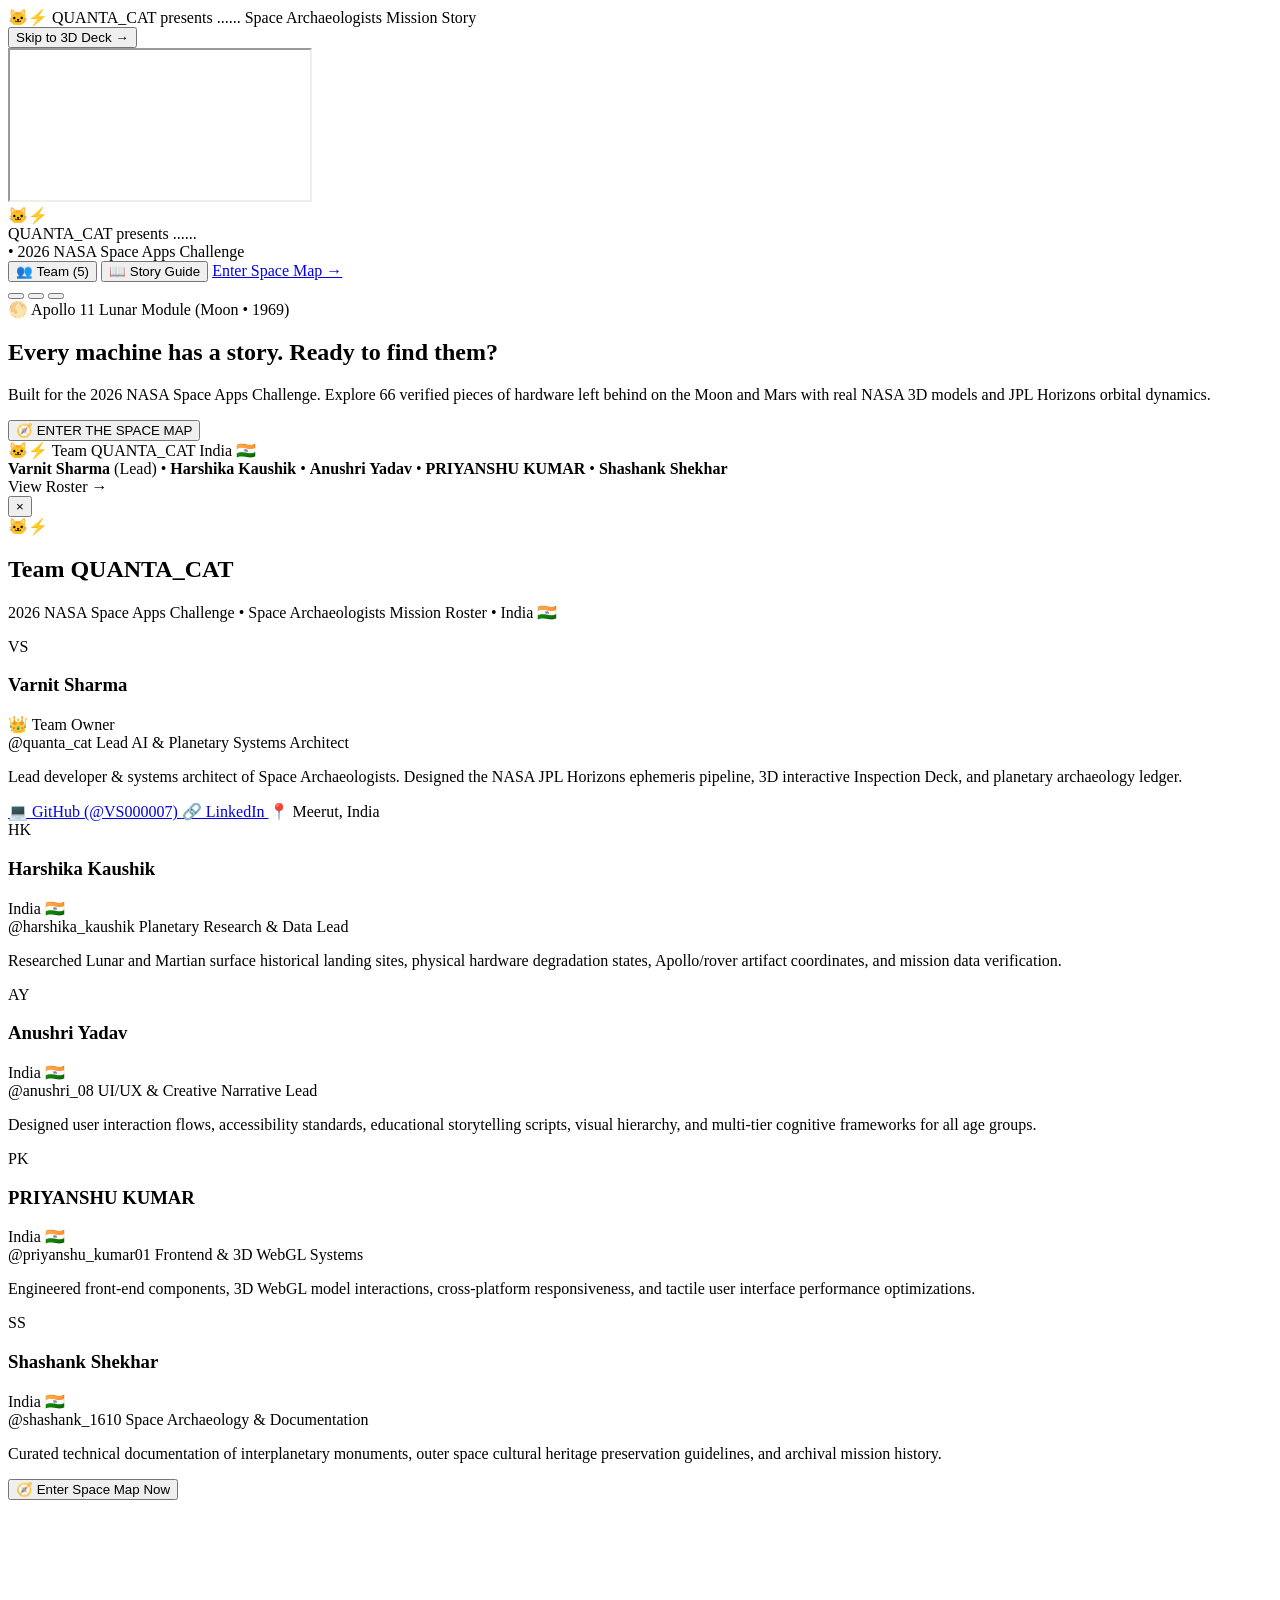
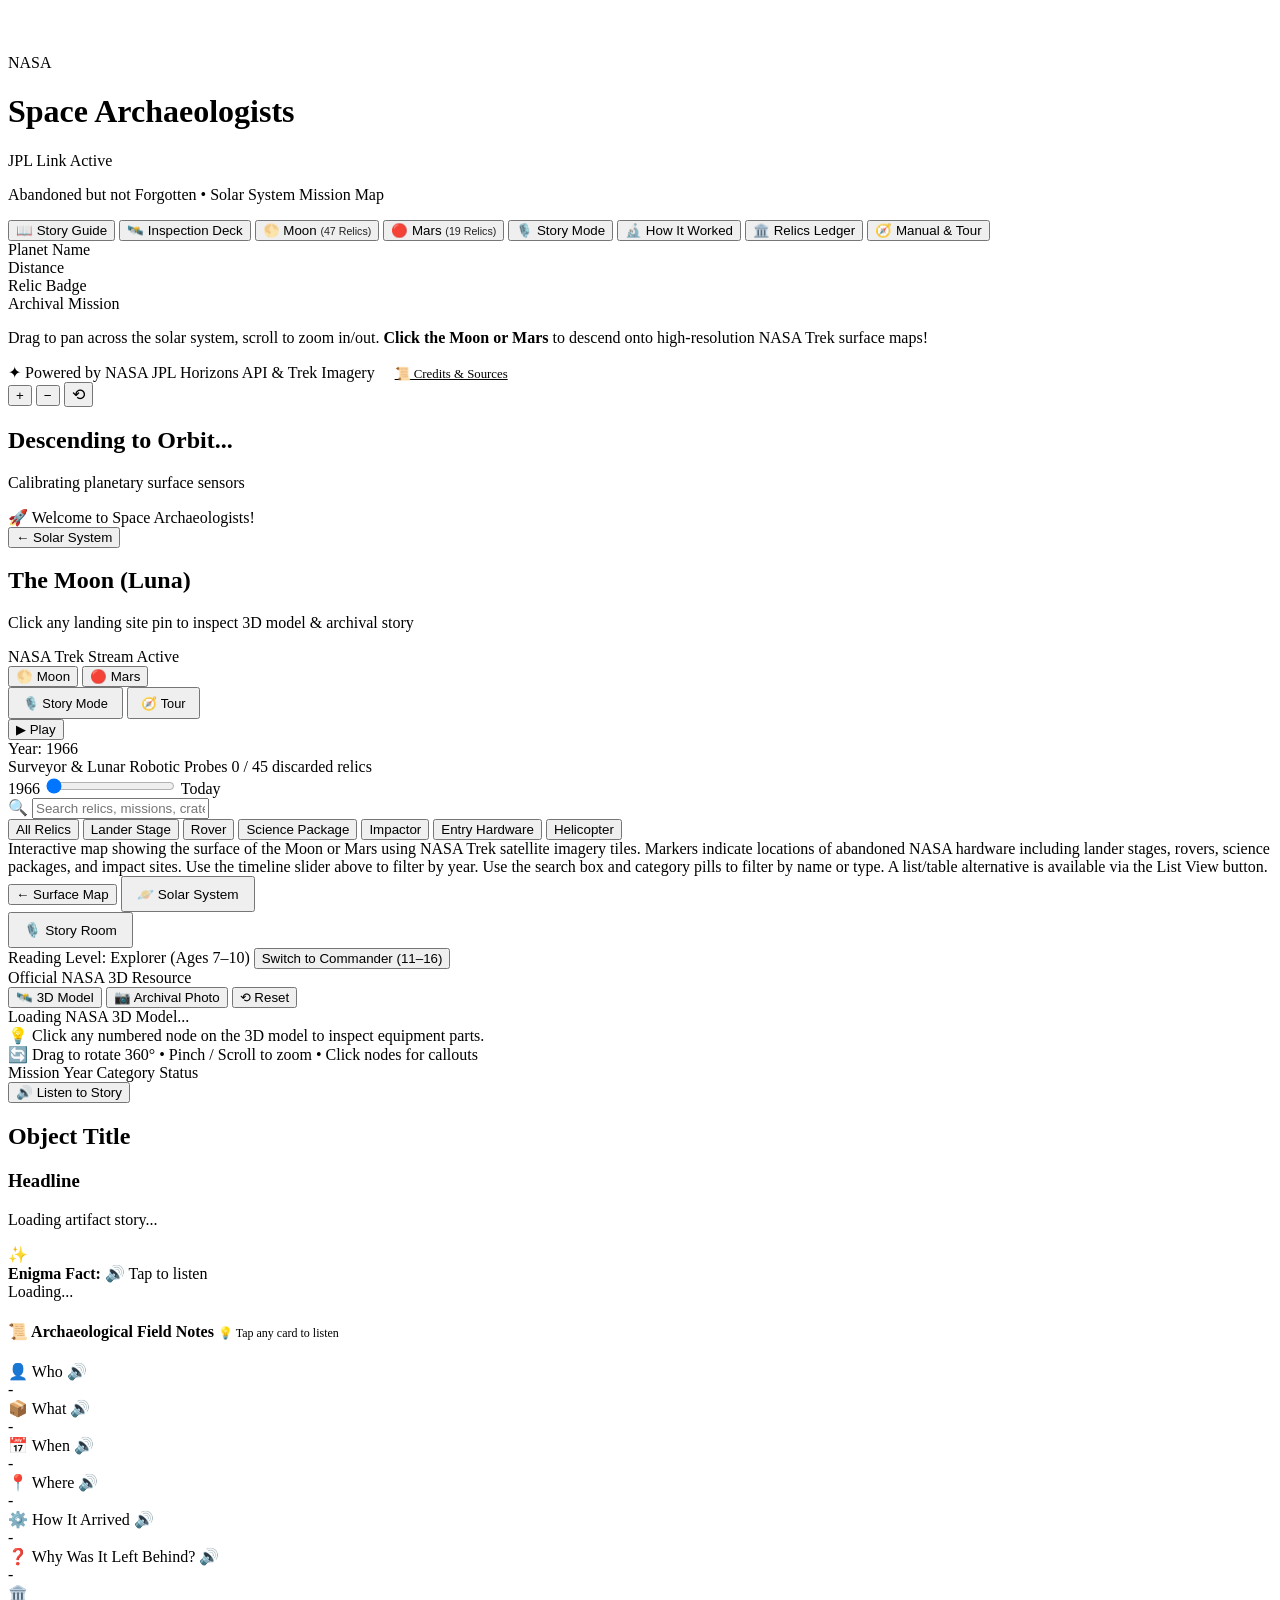
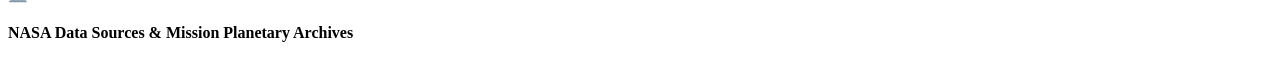
==== commit ccf0a868: "fix: restore working netlify storytelling app URL, resolving 404, with automatic slide completion tr" ====
--- a/static/index.html
+++ b/static/index.html
@@ -23,13 +23,13 @@
   <link rel="stylesheet" href="https://unpkg.com/leaflet.markercluster@1.5.3/dist/MarkerCluster.Default.css">
 
   <!-- Main Styling -->
-  <link rel="stylesheet" href="/css/style.css?v=quanta2026_8">
+  <link rel="stylesheet" href="/css/style.css?v=quanta2026_9">
 </head>
 <body>
 
   <!-- ================= STAGE 1: NETLIFY MISSION STORYTELLING GUIDE ================= -->
   <section id="netlify-guide-stage" class="netlify-guide-stage active" aria-label="QUANTA_CAT Mission Storytelling Guide">
-    <!-- Top Floating HUD Bar for Storytelling Guide (Clean header, no progress/timer bar) -->
+    <!-- Top Floating HUD Bar for Storytelling Guide -->
     <header class="guide-hud-bar">
       <div class="guide-brand-tag">
         <span class="guide-cat-badge">🐱⚡ QUANTA_CAT presents ......</span>
@@ -43,13 +43,13 @@
       </div>
     </header>
 
-    <!-- Embedded High-Reliability Same-Origin Storytelling Application with Instant Autoplay & Narration -->
+    <!-- Embedded Netlify Storytelling Application -->
     <div class="guide-iframe-container">
       <iframe
         id="netlify-story-iframe"
-        src="/story/index.html?autoplay=1&narration=1"
+        src="https://storytelling-app-a344bb.netlify.app/"
         title="QUANTA_CAT Space Archaeologists Storytelling Guide"
-        allow="autoplay *; microphone *; camera *; encrypted-media *; fullscreen *"
+        allow="autoplay; encrypted-media; fullscreen; microphone"
         loading="eager"
       ></iframe>
     </div>
@@ -673,7 +673,7 @@
   <script src="/js/interactive_lab.js"></script>
   <script src="/js/guided_tour.js"></script>
   <script src="/js/forgotten_explorers.js"></script>
-  <script src="/js/landing_page.js?v=quanta2026_8"></script>
+  <script src="/js/landing_page.js?v=quanta2026_9"></script>
 
 </body>
 </html>
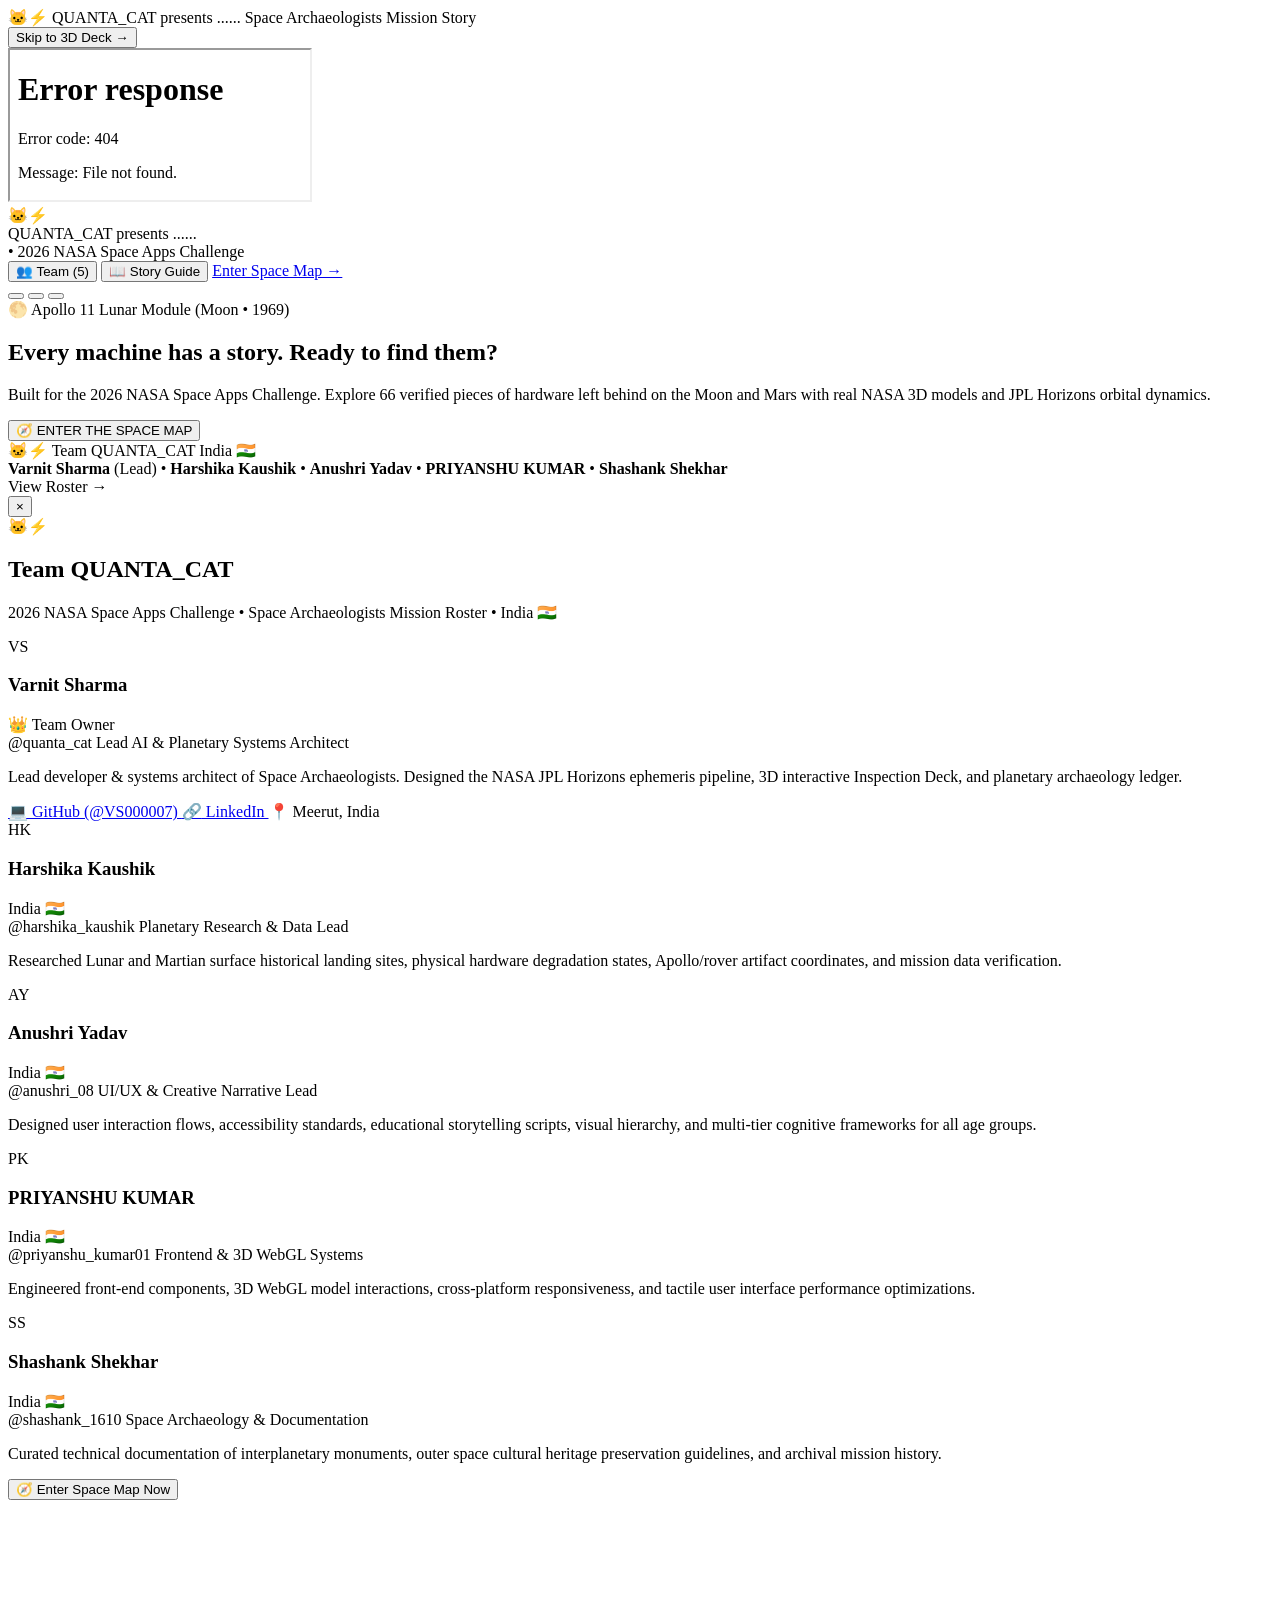
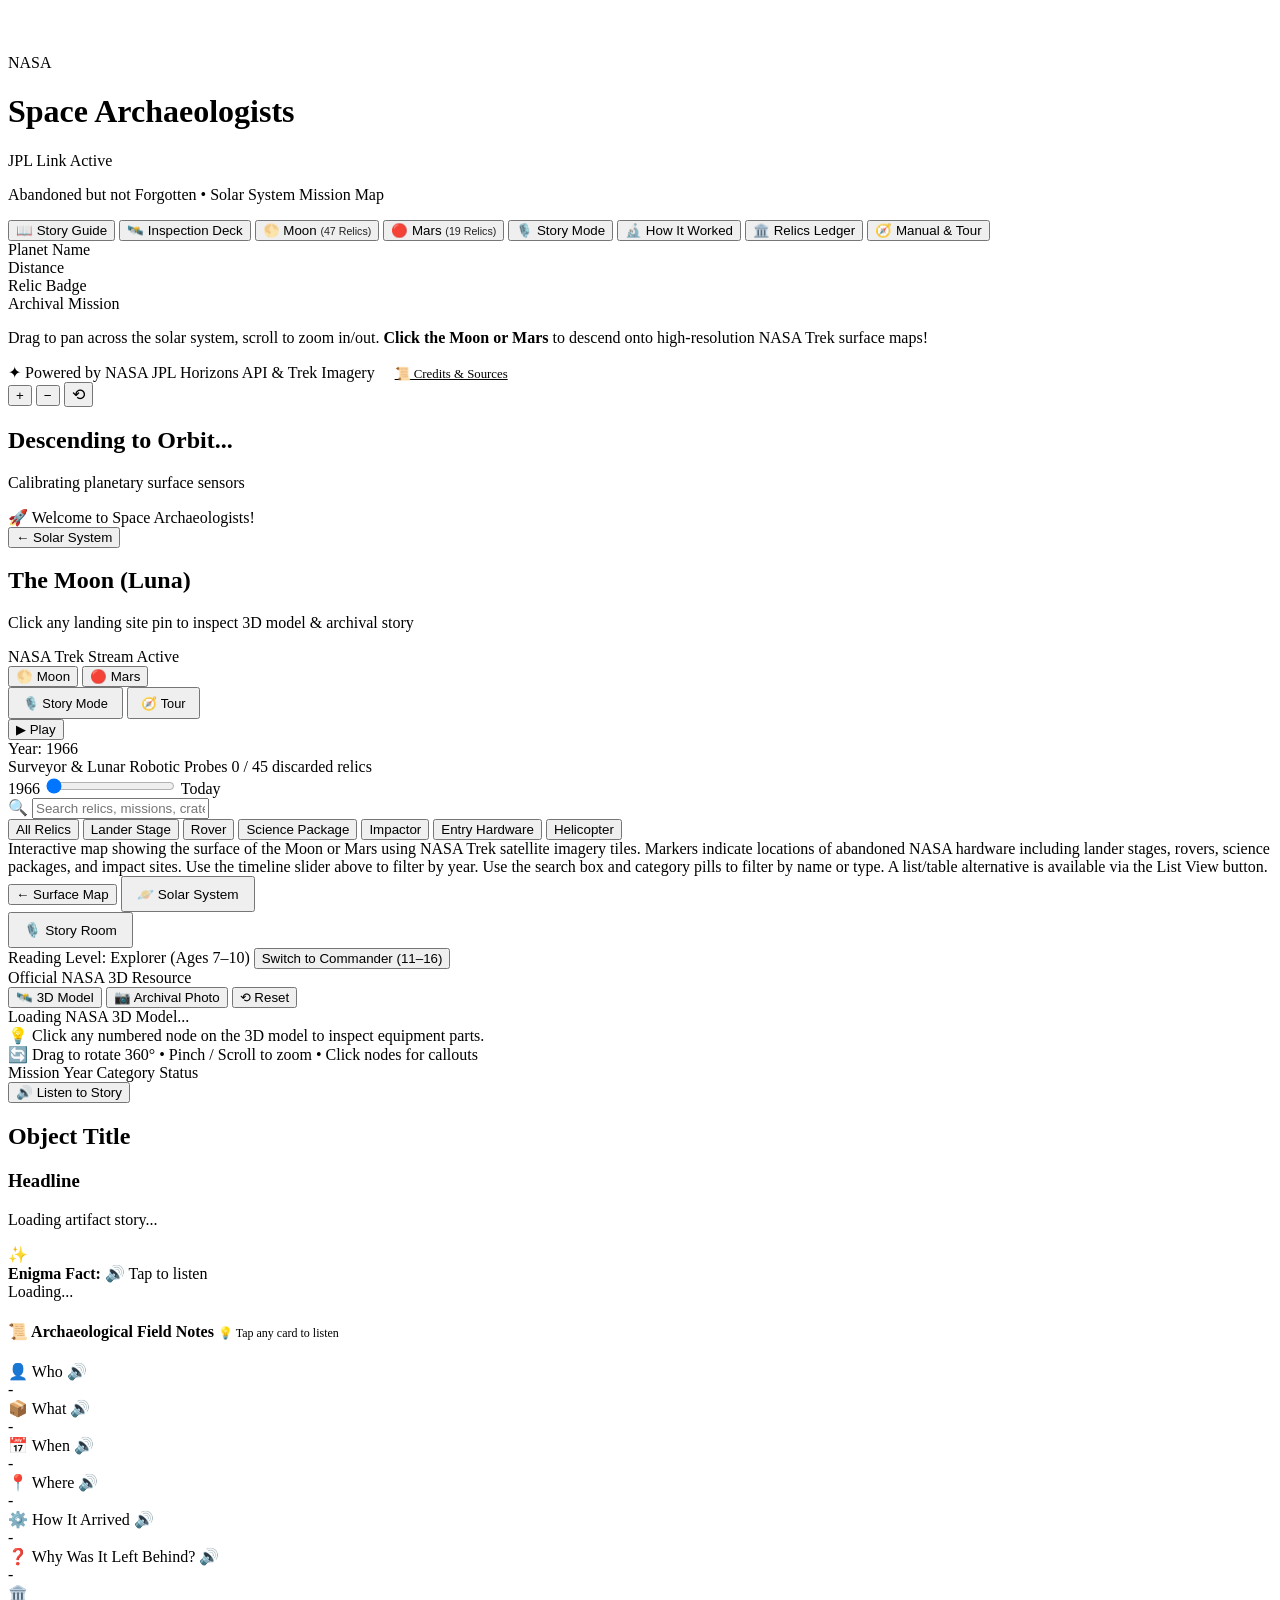
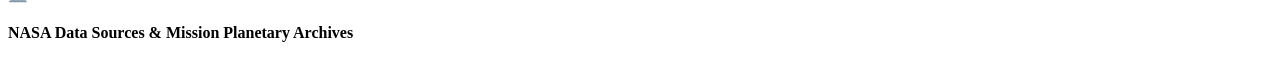
==== commit 4ca7efb9: "feat: enlarge and add glowing effect to story button, and trigger instant transition (< 1s) to 3D de" ====
--- a/static/index.html
+++ b/static/index.html
@@ -23,7 +23,7 @@
   <link rel="stylesheet" href="https://unpkg.com/leaflet.markercluster@1.5.3/dist/MarkerCluster.Default.css">
 
   <!-- Main Styling -->
-  <link rel="stylesheet" href="/css/style.css?v=quanta2026_9">
+  <link rel="stylesheet" href="/css/style.css?v=quanta2026_10">
 </head>
 <body>
 
@@ -43,13 +43,13 @@
       </div>
     </header>
 
-    <!-- Embedded Netlify Storytelling Application -->
+    <!-- Embedded High-Reliability Storytelling Application with Glowing Button & 1s Transition -->
     <div class="guide-iframe-container">
       <iframe
         id="netlify-story-iframe"
-        src="https://storytelling-app-a344bb.netlify.app/"
+        src="/story/index.html"
         title="QUANTA_CAT Space Archaeologists Storytelling Guide"
-        allow="autoplay; encrypted-media; fullscreen; microphone"
+        allow="autoplay *; microphone *; camera *; encrypted-media *; fullscreen *"
         loading="eager"
       ></iframe>
     </div>
@@ -673,7 +673,7 @@
   <script src="/js/interactive_lab.js"></script>
   <script src="/js/guided_tour.js"></script>
   <script src="/js/forgotten_explorers.js"></script>
-  <script src="/js/landing_page.js?v=quanta2026_9"></script>
+  <script src="/js/landing_page.js?v=quanta2026_10"></script>
 
 </body>
 </html>
